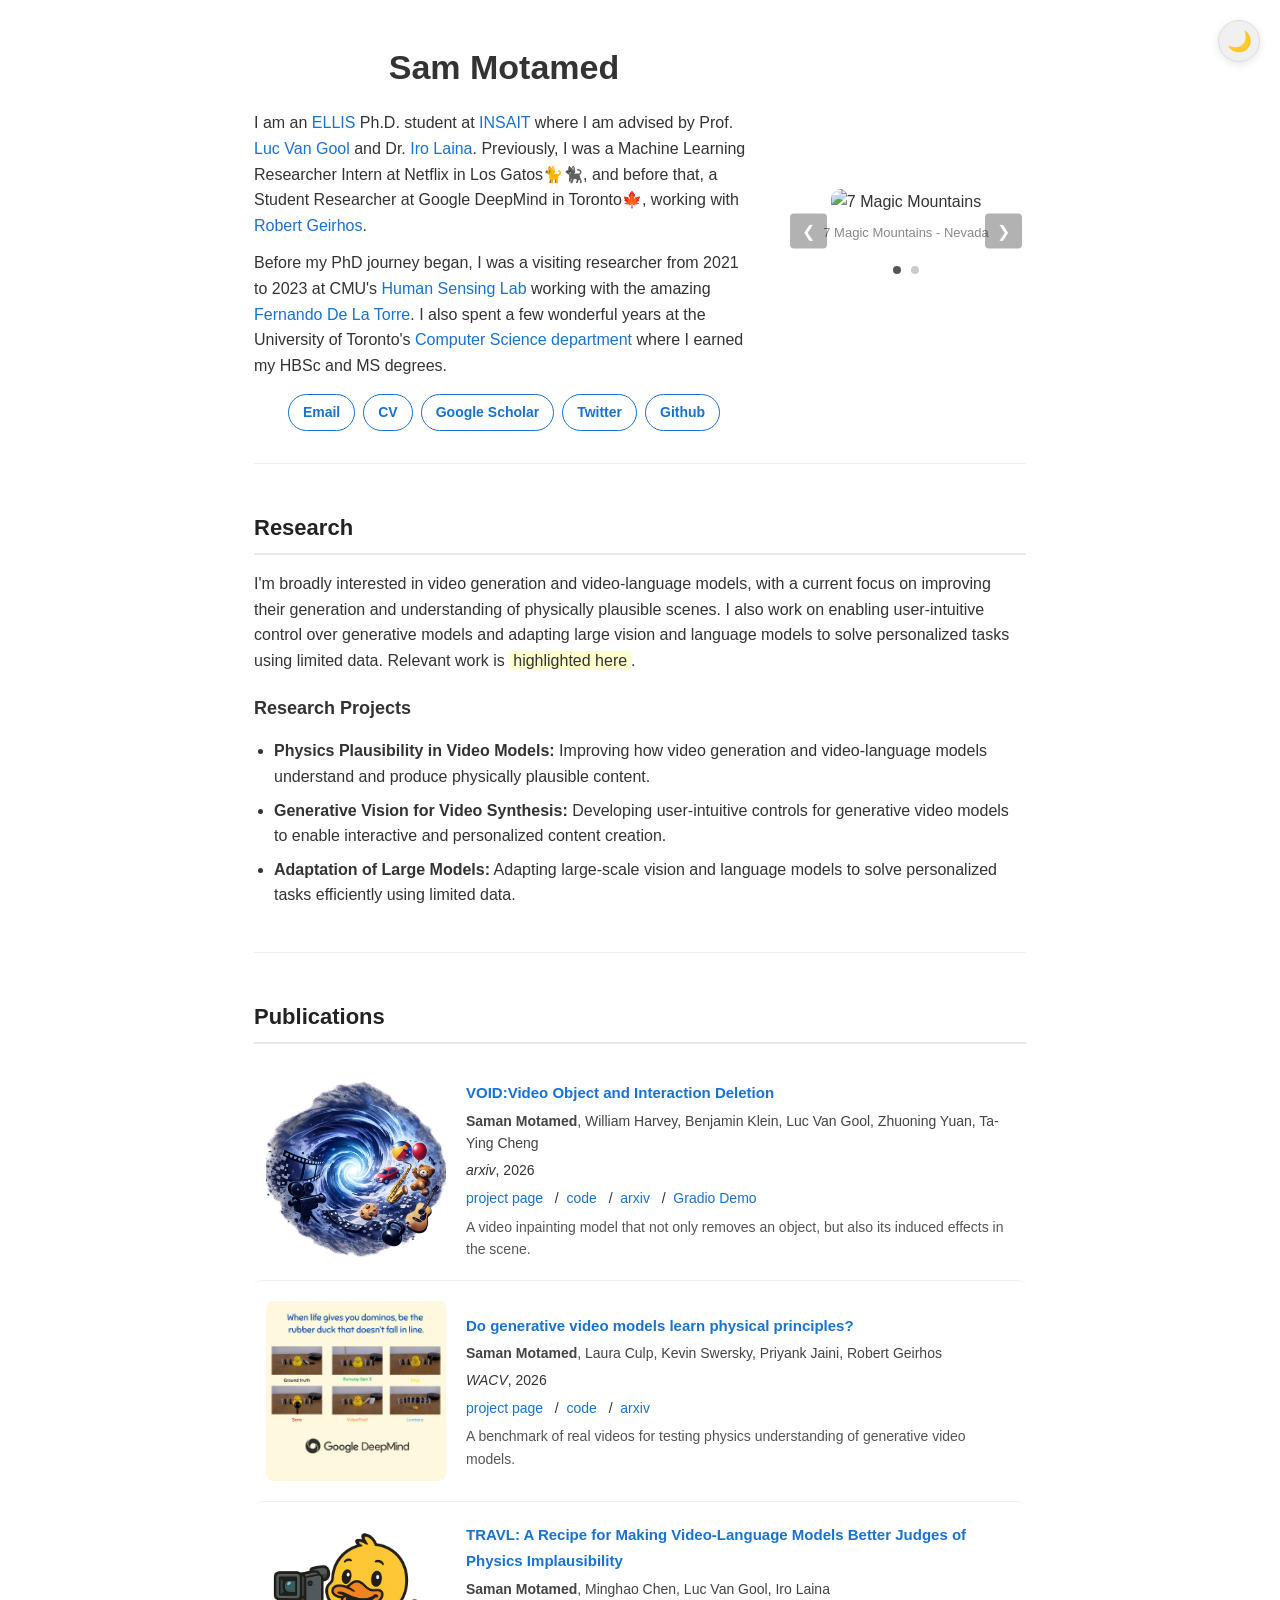
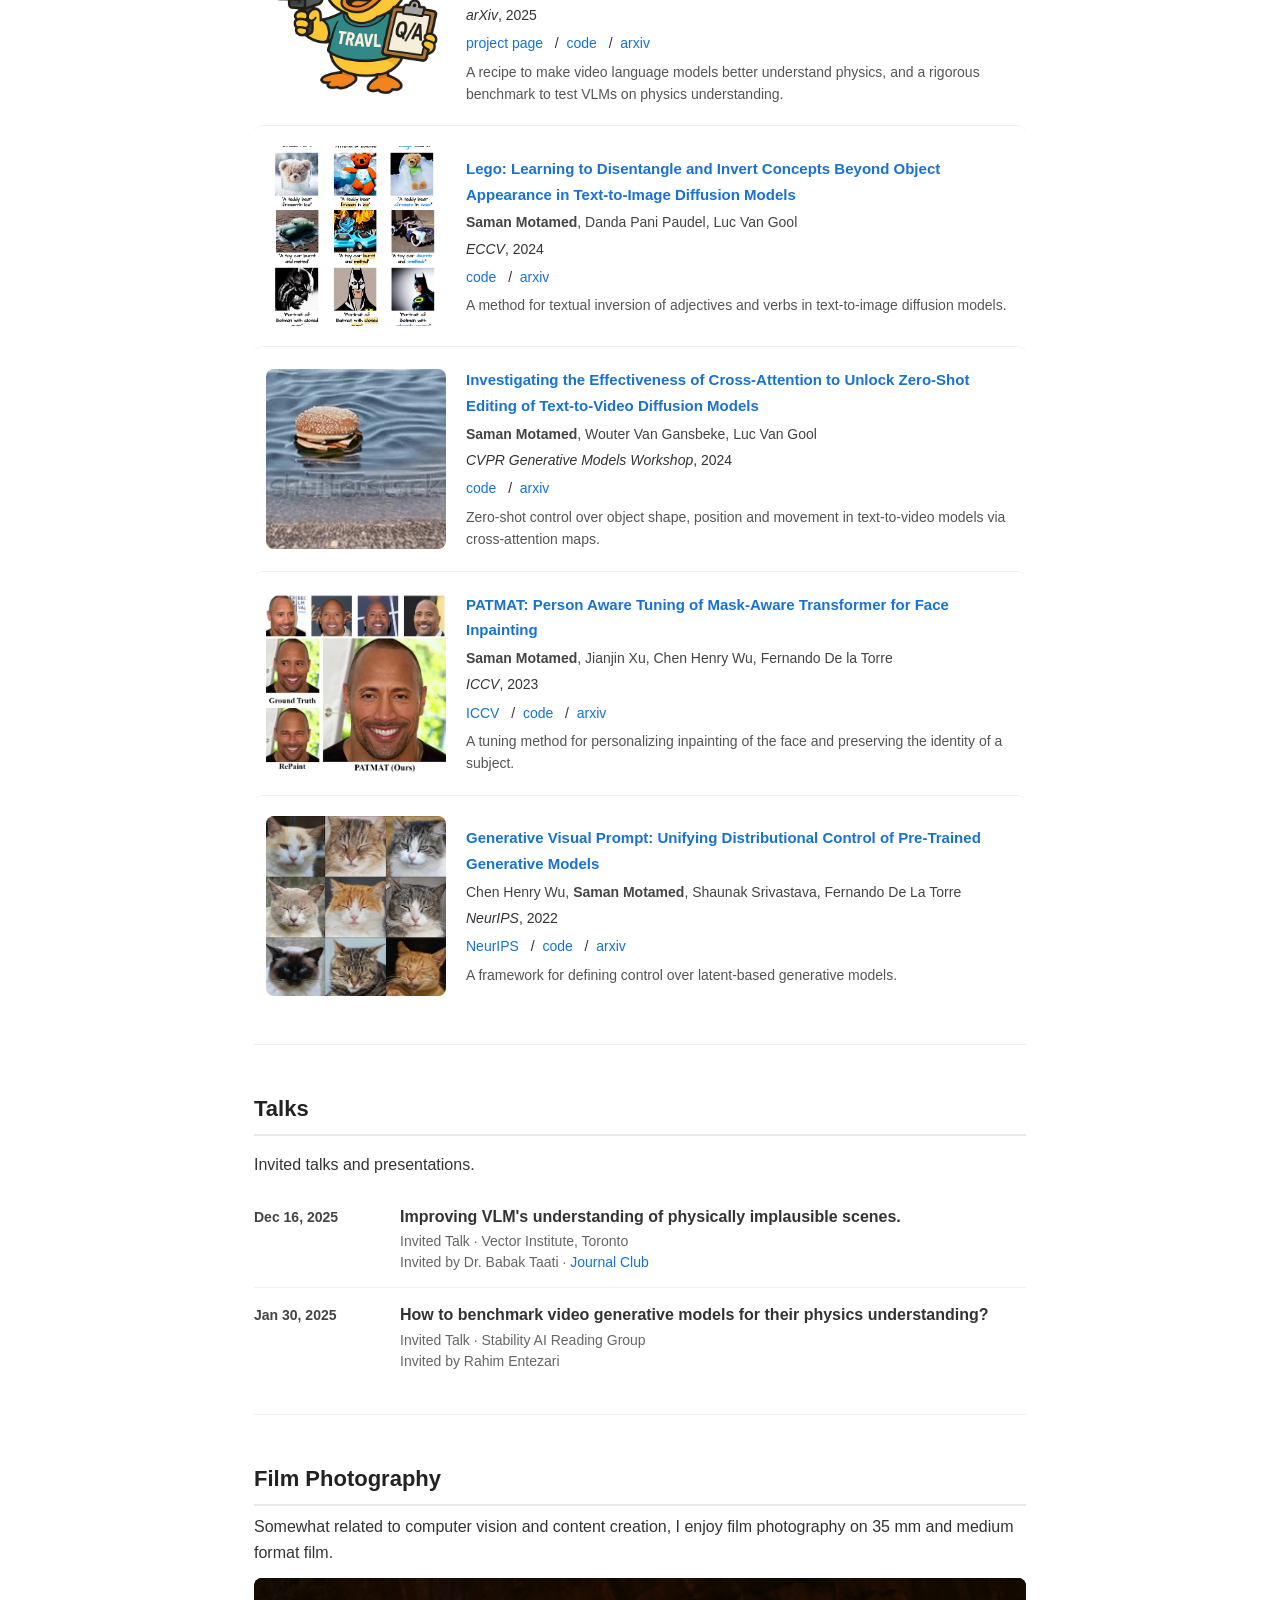
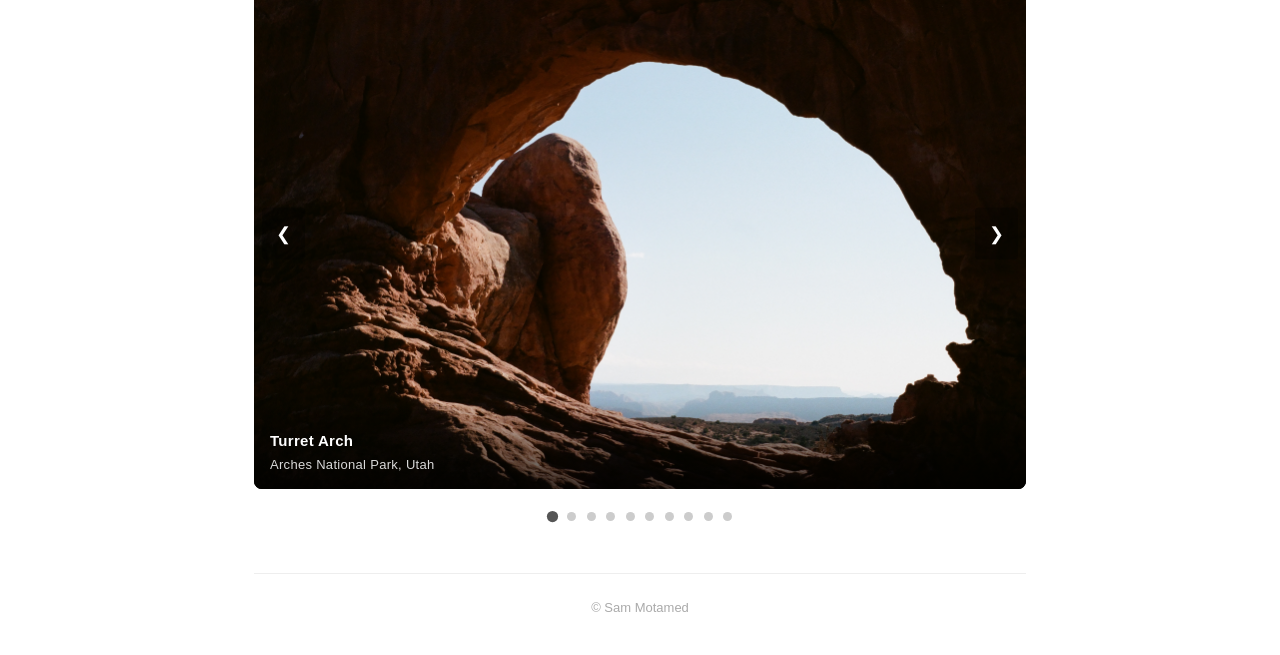
==== index.html @ 0d9922c3 "Update index.html" ====
<!DOCTYPE HTML>
<html lang="en">
<head>
  <meta charset="UTF-8">
  <title>Sam Motamed</title>
  <meta name="author" content="Sam Motamed">
  <meta name="viewport" content="width=device-width, initial-scale=1">
  <link rel="stylesheet" type="text/css" href="stylesheet.css">
  <script type="module" src="https://ajax.googleapis.com/ajax/libs/model-viewer/3.5.0/model-viewer.min.js"></script>
  <link rel="icon"
        href="data:image/svg+xml,<svg xmlns=%22http://www.w3.org/2000/svg%22 viewBox=%220%200%20100%20100%22><text y=%22.9em%22 font-size=%2290%22>🤖</text></svg>">
</head>

<body>
  <button class="theme-toggle" onclick="toggleTheme()" aria-label="Toggle dark mode">🌙</button>
  <div class="page-wrap">

    <!-- Hero / Bio -->
    <div class="hero">
      <div class="hero-text">
        <model-viewer
          class="rubber-ducky"
          id="ducky"
          src="ducky.glb"
          auto-rotate
          rotation-per-second="720deg"
          interaction-prompt="none"
          camera-orbit="45deg 75deg 105%"
          disable-zoom
          disable-pan
          disable-tap
          loading="eager"
          style="pointer-events:none; visibility:hidden;"
        ></model-viewer>
        <h1 class="name">Sam Motamed</h1>
        <p>
          I am an
          <a href="https://ellis.eu/student/2024-saman-motamed">ELLIS</a> Ph.D. student at
          <a href="https://insait.ai/">INSAIT</a> where I am advised by
          Prof. <a href="https://insait.ai/prof-luc-van-gool/">Luc Van Gool</a> and
          Dr. <a href="https://eng.ox.ac.uk/people/iro-laina/">Iro Laina</a>.
          Previously, I was a Machine Learning Researcher Intern at Netflix in Los Gatos🐈🐈‍⬛,
          and before that, a Student Researcher at Google DeepMind in Toronto🍁,
          working with <a href="https://robertgeirhos.com/">Robert Geirhos</a>.
        </p>
        <p>
          Before my PhD journey began, I was a visiting researcher from 2021 to 2023 at CMU's
          <a href="http://humansensing.cs.cmu.edu/home">Human Sensing Lab</a> working with the amazing
          <a href="https://www.cs.cmu.edu/~ftorre/">Fernando De La Torre</a>. I also spent a few wonderful years
          at the University of Toronto's
          <a href="https://web.cs.toronto.edu/">Computer Science department</a>
          where I earned my HBSc and MS degrees.
        </p>
        <div class="nav-links">
          <a href="mailto:saman.moatamed@gmail.com">Email</a>
          <a href="data/resume_saman.pdf">CV</a>
          <a href="https://scholar.google.com/citations?user=lKZ7htMAAAAJ&hl=en&oi=ao">Google Scholar</a>
          <a href="https://twitter.com/sammtmd">Twitter</a>
          <a href="https://github.com/sam-motamed/">Github</a>
        </div>
      </div>

      <div class="hero-photo">
        <div class="profile-slideshow">
          <button class="profile-nav prev" onclick="changeSlide(-1)">&#10094;</button>
          <button class="profile-nav next" onclick="changeSlide(1)">&#10095;</button>

          <div class="slide active">
            <img src="images/video-face.gif" alt="7 Magic Mountains">
            <p class="slide-caption">7 Magic Mountains - Nevada</p>
          </div>

          <div class="slide">
            <img src="images/wacv-2026.jpg" alt="WACV 2026">
            <p class="slide-caption">WACV 2026 - Arizona</p>
          </div>

          <div class="slide">
            <img src="images/lego_profile.png" alt="Lego Sam says eat your fruits.">
            <p class="slide-caption">Lego Sam says eat your fruits</p>
          </div>

          <div class="profile-dots">
            <span class="profile-dot active" onclick="goToSlide(0)"></span>
            <span class="profile-dot" onclick="goToSlide(1)"></span>
          </div>
        </div>
      </div>
    </div>

    <!-- Research Section -->
    <div class="section">
      <h2 class="section-heading">Research</h2>
      <p>
        I'm broadly interested in video generation and video-language models, with a current focus on
        improving their generation and understanding of physically plausible scenes. I also work on
        enabling user-intuitive control over generative models and adapting large vision and language
        models to solve personalized tasks using limited data.
        Relevant work is <span class="highlight">highlighted here</span>.
      </p>

      <h3 style="font-size:18px; margin: 20px 0 10px;">Research Projects</h3>
      <ul class="research-list">
        <li>
          <strong>Physics Plausibility in Video Models:</strong> Improving how video generation and video-language models
          understand and produce physically plausible content.
        </li>
        <li>
          <strong>Generative Vision for Video Synthesis:</strong> Developing user-intuitive controls for generative video
          models to enable interactive and personalized content creation.
        </li>
        <li>
          <strong>Adaptation of Large Models:</strong> Adapting large-scale vision and language models to solve personalized
          tasks efficiently using limited data.
        </li>
      </ul>
    </div>

    <!-- Publications Section -->
    <div class="section">
      <h2 class="section-heading">Publications</h2>
      <div class="pub-list">

      <!-- VOID -->
        <div class="pub-entry">
          <div class="pub-img">
            <img src="images/void-logo-web.png" alt="VOID">
          </div>
          <div class="pub-info">
            <a href="https://void-model.github.io/">
              <span class="paper-title">VOID:Video Object and Interaction Deletion</span>
            </a>
            <div class="authors"><strong>Saman Motamed</strong>, William Harvey, Benjamin Klein, Luc Van Gool, Zhuoning Yuan, Ta-Ying Cheng</div>
            <div class="venue"><em>arxiv</em>, 2026</div>
            <div class="pub-links">
              <a href="https://void-model.github.io/">project page</a> &nbsp;/&nbsp;
              <a href="https://github.com/Netflix/void-model">code</a> &nbsp;/&nbsp;
              <a href="https://arxiv.org/abs/2604.02296">arxiv</a> &nbsp;/&nbsp;
              <a href="https://huggingface.co/spaces/sam-motamed/VOID">Gradio Demo</a>
            </div>
            <p>A video inpainting model that not only removes an object, but also its induced effects in the scene.</p>
          </div>
        </div>

        
        <!-- Physics IQ -->
        <div class="pub-entry">
          <div class="pub-img">
            <img src="images/physiq.gif" alt="Physics IQ">
          </div>
          <div class="pub-info">
            <a href="https://physics-iq.github.io/">
              <span class="paper-title">Do generative video models learn physical principles?</span>
            </a>
            <div class="authors"><strong>Saman Motamed</strong>, Laura Culp, Kevin Swersky, Priyank Jaini, Robert Geirhos</div>
            <div class="venue"><em>WACV</em>, 2026</div>
            <div class="pub-links">
              <a href="https://physics-iq.github.io/">project page</a> &nbsp;/&nbsp;
              <a href="https://github.com/google-deepmind/physics-IQ-benchmark">code</a> &nbsp;/&nbsp;
              <a href="https://arxiv.org/abs/2501.09038">arxiv</a>
            </div>
            <p>A benchmark of real videos for testing physics understanding of generative video models.</p>
          </div>
        </div>
        

        <!-- TRAVL -->
        <div class="pub-entry">
          <div class="pub-img">
            <img src="images/travl-logo.png" alt="TRAVL">
          </div>
          <div class="pub-info">
            <a href="https://insait-institute.github.io/travl.github.io/">
              <span class="paper-title">TRAVL: A Recipe for Making Video-Language Models Better Judges of Physics Implausibility</span>
            </a>
            <div class="authors"><strong>Saman Motamed</strong>, Minghao Chen, Luc Van Gool, Iro Laina</div>
            <div class="venue"><em>arXiv</em>, 2025</div>
            <div class="pub-links">
              <a href="https://insait-institute.github.io/travl.github.io/">project page</a> &nbsp;/&nbsp;
              <a href="https://github.com/insait-institute/TRAVL">code</a> &nbsp;/&nbsp;
              <a href="https://arxiv.org/abs/2510.07550">arxiv</a>
            </div>
            <p>A recipe to make video language models better understand physics, and a rigorous benchmark to test VLMs on physics understanding.</p>
          </div>
        </div>



        <!-- Lego -->
        <div class="pub-entry">
          <div class="pub-img">
            <img src="images/lego-teaser.png" alt="Lego">
          </div>
          <div class="pub-info">
            <a href="https://sam-motamed.github.io/projects/lego">
              <span class="paper-title">Lego: Learning to Disentangle and Invert Concepts Beyond Object Appearance in Text-to-Image Diffusion Models</span>
            </a>
            <div class="authors"><strong>Saman Motamed</strong>, Danda Pani Paudel, Luc Van Gool</div>
            <div class="venue"><em>ECCV</em>, 2024</div>
            <div class="pub-links">
              <a href="https://github.com/sam-motamed/Lego">code</a> &nbsp;/&nbsp;
              <a href="https://arxiv.org/abs/2311.13833">arxiv</a>
            </div>
            <p>A method for textual inversion of adjectives and verbs in text-to-image diffusion models.</p>
          </div>
        </div>

        <!-- Cross-Attention Video Editing -->
        <div class="pub-entry">
          <div class="pub-img">
            <img src="images/edited-burger.gif" alt="Video Editing">
          </div>
          <div class="pub-info">
            <a href="https://arxiv.org/abs/2404.05519">
              <span class="paper-title">Investigating the Effectiveness of Cross-Attention to Unlock Zero-Shot Editing of Text-to-Video Diffusion Models</span>
            </a>
            <div class="authors"><strong>Saman Motamed</strong>, Wouter Van Gansbeke, Luc Van Gool</div>
            <div class="venue"><em>CVPR Generative Models Workshop</em>, 2024</div>
            <div class="pub-links">
              <a href="https://github.com/sam-motamed/Video-Editing-X-Attention">code</a> &nbsp;/&nbsp;
              <a href="https://arxiv.org/abs/2404.05519">arxiv</a>
            </div>
            <p>Zero-shot control over object shape, position and movement in text-to-video models via cross-attention maps.</p>
          </div>
        </div>



        <!-- PATMAT -->
        <div class="pub-entry">
          <div class="pub-img">
            <img src="images/patm.png" alt="PATMAT">
          </div>
          <div class="pub-info">
            <a href="https://sam-motamed.github.io/projects/patmat">
              <span class="paper-title">PATMAT: Person Aware Tuning of Mask-Aware Transformer for Face Inpainting</span>
            </a>
            <div class="authors"><strong>Saman Motamed</strong>, Jianjin Xu, Chen Henry Wu, Fernando De la Torre</div>
            <div class="venue"><em>ICCV</em>, 2023</div>
            <div class="pub-links">
              <a href="https://openaccess.thecvf.com/content/ICCV2023/html/Motamed_PATMAT_Person_Aware_Tuning_of_Mask-Aware_Transformer_for_Face_Inpainting_ICCV_2023_paper.html">ICCV</a> &nbsp;/&nbsp;
              <a href="https://github.com/humansensinglab/PATMAT/tree/main">code</a> &nbsp;/&nbsp;
              <a href="https://arxiv.org/abs/2304.06107">arxiv</a>
            </div>
            <p>A tuning method for personalizing inpainting of the face and preserving the identity of a subject.</p>
          </div>
        </div>

        <!-- PromptGen -->
        <div class="pub-entry">
          <div class="pub-img">
            <img src="images/promptgen.jpg" alt="PromptGen">
          </div>
          <div class="pub-info">
            <a href="https://chenwu98.github.io/PromptGen/">
              <span class="paper-title">Generative Visual Prompt: Unifying Distributional Control of Pre-Trained Generative Models</span>
            </a>
            <div class="authors">Chen Henry Wu, <strong>Saman Motamed</strong>, Shaunak Srivastava, Fernando De La Torre</div>
            <div class="venue"><em>NeurIPS</em>, 2022</div>
            <div class="pub-links">
              <a href="https://proceedings.neurips.cc/paper_files/paper/2022/hash/8cb1c53863b290ee09b94d17f16ef355-Abstract-Conference.html">NeurIPS</a> &nbsp;/&nbsp;
              <a href="https://github.com/chenwu98/generative-visual-prompt">code</a> &nbsp;/&nbsp;
              <a href="https://arxiv.org/abs/2209.06970">arxiv</a>
            </div>
            <p>A framework for defining control over latent-based generative models.</p>
          </div>
        </div>

      </div>
    </div>

    <!-- Talks Section -->
    <div class="section">
      <h2 class="section-heading">Talks</h2>
      <p>Invited talks and presentations.</p>

      <div class="talks-list">
        <div class="talk-entry">
          <div class="talk-date">Dec 16, 2025</div>
          <div class="talk-info">
            <div class="talk-title">Improving VLM's understanding of physically implausible scenes.</div>
            <div class="talk-meta">
              Invited Talk &middot; Vector Institute, Toronto<br>
              Invited by Dr. Babak Taati &middot; <a href="https://www.cs.toronto.edu/~taati/journalclub.html">Journal Club</a>
            </div>
          </div>
        </div>

        <div class="talk-entry">
          <div class="talk-date">Jan 30, 2025</div>
          <div class="talk-info">
            <div class="talk-title">How to benchmark video generative models for their physics understanding?</div>
            <div class="talk-meta">
              Invited Talk &middot; Stability AI Reading Group<br>
              Invited by Rahim Entezari
            </div>
          </div>
        </div>
      </div>
    </div>

    <!-- Photography Section -->
    <div class="section photo-section">
      <h2 class="section-heading">Film Photography</h2>
      <p>
        Somewhat related to computer vision and content creation, I enjoy film photography on 35 mm and medium format film.
      </p>

      <div class="photo-slideshow">
        <div class="photo-slide active">
          <img src="photography/p1.jpg" alt="Turret Arch, Arches National Park">
          <div class="photo-caption">
            Turret Arch
            <div class="photo-location">Arches National Park, Utah</div>
          </div>
        </div>
        <div class="photo-slide">
          <img src="photography/p2.jpg" alt="Goblin Valley, Utah">
          <div class="photo-caption">
            Goblin Valley
            <div class="photo-location">Utah</div>
          </div>
        </div>
        <div class="photo-slide">
          <img src="photography/p3.jpg" alt="Utah landscape">
          <div class="photo-caption">
            Utah
            <div class="photo-location">Utah</div>
          </div>
        </div>
        <div class="photo-slide">
          <img src="photography/p4.jpg" alt="Athens, Greece">
          <div class="photo-caption">
            Athens
            <div class="photo-location">Greece</div>
          </div>
        </div>
        <div class="photo-slide">
          <img src="photography/p5.jpg" alt="Highway 1, California">
          <div class="photo-caption">
            Highway 1
            <div class="photo-location">California</div>
          </div>
        </div>
        <div class="photo-slide">
          <img src="photography/p6.jpg" alt="Big Sur, California">
          <div class="photo-caption">
            Big Sur
            <div class="photo-location">California</div>
          </div>
        </div>
        <div class="photo-slide">
          <img src="photography/p7.jpg" alt="Big Sur, California">
          <div class="photo-caption">
            Big Sur
            <div class="photo-location">California</div>
          </div>
        </div>
        <div class="photo-slide">
          <img src="photography/Photo12_9_left.jpeg" alt="Port Meadow, Oxford">
          <div class="photo-caption">
            Port Meadow
            <div class="photo-location">Oxford, UK</div>
          </div>
        </div>
        <div class="photo-slide">
          <img src="photography/000596010018_1.jpg" alt="Haleakala National Park, Hawaii">
          <div class="photo-caption">
            Haleakal&#257; National Park
            <div class="photo-location">Hawaii</div>
          </div>
        </div>
        <div class="photo-slide">
          <img src="photography/000596010034_1.jpg" alt="Mesa Arch, Utah">
          <div class="photo-caption">
            Mesa Arch
            <div class="photo-location">Utah</div>
          </div>
        </div>

        <a class="photo-nav prev" onclick="plusSlides(-1)">&#10094;</a>
        <a class="photo-nav next" onclick="plusSlides(1)">&#10095;</a>
      </div>

      <div class="photo-dots">
        <span class="dot" onclick="currentSlide(1)"></span>
        <span class="dot" onclick="currentSlide(2)"></span>
        <span class="dot" onclick="currentSlide(3)"></span>
        <span class="dot" onclick="currentSlide(4)"></span>
        <span class="dot" onclick="currentSlide(5)"></span>
        <span class="dot" onclick="currentSlide(6)"></span>
        <span class="dot" onclick="currentSlide(7)"></span>
        <span class="dot" onclick="currentSlide(8)"></span>
        <span class="dot" onclick="currentSlide(9)"></span>
        <span class="dot" onclick="currentSlide(10)"></span>
      </div>
    </div>

    <!-- Footer -->
    <div class="footer">
      &copy; Sam Motamed
    </div>

  </div>

  <!-- Profile Slideshow JS -->
  <script>
    var currentProfileSlide = 0;

    function changeSlide(n) {
      goToSlide(currentProfileSlide + n);
    }

    function goToSlide(n) {
      var slides = document.querySelectorAll('.slide');
      var dots = document.querySelectorAll('.profile-dot');
      currentProfileSlide = (n + slides.length) % slides.length;
      slides.forEach(function(s) { s.classList.remove('active'); });
      dots.forEach(function(d) { d.classList.remove('active'); });
      slides[currentProfileSlide].classList.add('active');
      dots[currentProfileSlide].classList.add('active');
    }
  </script>

  <!-- Photography Slideshow JS -->
  <script>
    let slideIndex = 1;
    showSlides(slideIndex);

    function plusSlides(n) {
      showSlides(slideIndex += n);
    }

    function currentSlide(n) {
      showSlides(slideIndex = n);
    }

    function showSlides(n) {
      var slides = document.getElementsByClassName("photo-slide");
      var dots = document.getElementsByClassName("dot");
      if (n > slides.length) { slideIndex = 1; }
      if (n < 1) { slideIndex = slides.length; }
      for (var i = 0; i < slides.length; i++) {
        slides[i].classList.remove("active");
      }
      for (var i = 0; i < dots.length; i++) {
        dots[i].classList.remove("active");
      }
      slides[slideIndex - 1].classList.add("active");
      dots[slideIndex - 1].classList.add("active");
    }

    // Keyboard navigation for photo slideshow
    document.addEventListener('keydown', function(e) {
      if (e.key === 'ArrowLeft') plusSlides(-1);
      if (e.key === 'ArrowRight') plusSlides(1);
    });
  </script>

  <!-- Rubber Ducky Easter Egg JS -->
  <script>
    (function() {
      var heroText = document.querySelector('.hero-text');
      var ducky = document.getElementById('ducky');
      var flying = false;
      var duckyReady = false;

      ducky.addEventListener('load', function() {
        duckyReady = true;
        ducky.style.visibility = 'visible';
      });

      var cssAnims = [
        'anim-sweep', 'anim-explode', 'anim-bounce',
        'anim-spinout', 'anim-inflate', 'anim-zoomby', 'anim-melt'
      ];
      var jsAnims = ['shatter', 'split'];
      var allAnims = cssAnims.concat(jsAnims);

      function pick(a) { return a[Math.floor(Math.random() * a.length)]; }

      function resetDucky() {
        cssAnims.concat(['anim-enter']).forEach(function(c) { ducky.classList.remove(c); });
        ducky.style.cssText = 'pointer-events:none; visibility:visible;';
        flying = false;
      }

      /* Snapshot the model-viewer for fragment effects */
      function getSnapshot() {
        try { return ducky.toDataURL('image/png'); } catch(e) { return null; }
      }

      /* Build fragment divs at the ducky's current viewport position */
      function makeFragments(imgUrl, rect, clips, offsets) {
        var frags = [];
        clips.forEach(function(clip, i) {
          var el = document.createElement('div');
          el.className = 'ducky-fragment';
          el.style.width  = rect.width  + 'px';
          el.style.height = rect.height + 'px';
          el.style.left   = rect.left   + 'px';
          el.style.top    = rect.top    + 'px';
          el.style.opacity = '1';
          if (imgUrl) {
            el.style.backgroundImage = 'url(' + imgUrl + ')';
            el.style.backgroundSize  = '100% 100%';
          } else {
            el.style.backgroundColor = '#f5c518';
            el.style.borderRadius = '50%';
          }
          el.style.clipPath       = clip;
          el.style.webkitClipPath = clip;
          document.body.appendChild(el);
          frags.push({ el: el, off: offsets[i] });
        });
        return frags;
      }

      /* Animate fragments outward, then clean up */
      function scatter(frags, ms) {
        frags[0].el.offsetHeight; /* force reflow */
        frags.forEach(function(f) {
          f.el.style.transform = 'translate(' + f.off.x + 'px,' + f.off.y + 'px) rotate(' + f.off.r + 'deg) scale(' + f.off.s + ')';
          f.el.style.opacity = '0';
        });
        setTimeout(function() {
          frags.forEach(function(f) { f.el.remove(); });
          resetDucky();
        }, ms || 900);
      }

      /* Burst small sparks outward (used after inflate-pop) */
      function sparks(cx, cy, count) {
        var colors = ['#f5c518','#ff6b35','#ffe066','#fff','#ffa94d'];
        for (var i = 0; i < count; i++) {
          var s = document.createElement('div');
          s.className = 'ducky-spark';
          s.style.left = cx + 'px';
          s.style.top  = cy + 'px';
          s.style.background = colors[i % colors.length];
          s.style.opacity = '1';
          var sz = 4 + Math.random() * 10;
          s.style.width = sz + 'px';
          s.style.height = sz + 'px';
          document.body.appendChild(s);
          var angle = (i / count) * Math.PI * 2 + (Math.random() - .5);
          var dist  = 80 + Math.random() * 160;
          (function(el, a, d) {
            el.offsetHeight;
            el.style.transform = 'translate(' + (Math.cos(a)*d) + 'px,' + (Math.sin(a)*d) + 'px) scale(.2)';
            el.style.opacity = '0';
            setTimeout(function() { el.remove(); }, 700);
          })(s, angle, dist);
        }
      }

      /* SHATTER — enter, shake, then burst into 8 triangular shards */
      function runShatter() {
        ducky.classList.add('anim-enter');
        ducky.addEventListener('animationend', function h() {
          ducky.removeEventListener('animationend', h);
          var rect = ducky.getBoundingClientRect();
          var img  = getSnapshot();
          ducky.style.opacity = '0';

          var clips = [], offsets = [], n = 8, dist = 220;
          for (var i = 0; i < n; i++) {
            var a1 = (i / n) * 360, a2 = ((i + 1) / n) * 360;
            var toX = function(deg) { return 50 + 50 * Math.cos(deg * Math.PI / 180); };
            var toY = function(deg) { return 50 + 50 * Math.sin(deg * Math.PI / 180); };
            clips.push('polygon(50% 50%,' + toX(a1)+'% '+toY(a1)+'%,' + toX(a2)+'% '+toY(a2)+'%)');
            var mid = ((a1 + a2) / 2) * Math.PI / 180;
            offsets.push({
              x: Math.cos(mid) * dist * (.7 + Math.random() * .6),
              y: Math.sin(mid) * dist * (.7 + Math.random() * .6),
              r: (Math.random() - .5) * 360,
              s: .2 + Math.random() * .3
            });
          }
          scatter(makeFragments(img, rect, clips, offsets), 1000);
        });
      }

      /* SPLIT — enter, shake, then crack into two halves */
      function runSplit() {
        ducky.classList.add('anim-enter');
        ducky.addEventListener('animationend', function h() {
          ducky.removeEventListener('animationend', h);
          var rect = ducky.getBoundingClientRect();
          var img  = getSnapshot();
          ducky.style.opacity = '0';

          var clips = ['inset(0 0 50% 0)', 'inset(50% 0 0 0)'];
          var offsets = [
            { x: -60 - Math.random()*40, y: -160 - Math.random()*40, r: -20 - Math.random()*20, s: .7 },
            { x:  60 + Math.random()*40, y:  160 + Math.random()*40, r:  20 + Math.random()*20, s: .7 }
          ];
          scatter(makeFragments(img, rect, clips, offsets), 1100);
        });
      }

      /* Wire up the inflate-pop spark burst via a timed callback */
      function runInflate() {
        ducky.classList.add('anim-inflate');
        /* Pop happens at ~85% of 2.2s ≈ 1870ms */
        setTimeout(function() {
          var r = ducky.getBoundingClientRect();
          sparks(r.left + r.width / 2, r.top + r.height / 2, 18);
        }, 1860);
        ducky.addEventListener('animationend', function h() {
          ducky.removeEventListener('animationend', h);
          resetDucky();
        });
      }

      heroText.addEventListener('mouseenter', function() {
        if (flying || !duckyReady) return;
        flying = true;

        var anim = pick(allAnims);

        if (anim === 'shatter')      return runShatter();
        if (anim === 'split')        return runSplit();
        if (anim === 'anim-inflate') return runInflate();

        /* All other CSS-only animations */
        ducky.classList.add(anim);
        ducky.addEventListener('animationend', function h() {
          ducky.removeEventListener('animationend', h);
          resetDucky();
        });
      });
    })();
  </script>

  <!-- Dark Mode JS -->
  <script>
    function toggleTheme() {
      var body = document.body;
      var btn = document.querySelector('.theme-toggle');
      body.classList.toggle('dark');
      var isDark = body.classList.contains('dark');
      btn.textContent = isDark ? '☀️' : '🌙';
      localStorage.setItem('theme', isDark ? 'dark' : 'light');
    }

    // Restore saved theme
    (function() {
      if (localStorage.getItem('theme') === 'dark') {
        document.body.classList.add('dark');
        document.querySelector('.theme-toggle').textContent = '☀️';
      }
    })();
  </script>

</body>
</html>
---- stylesheet.css ----
/* --- Fonts --- */
/* latin-ext */
@font-face {
  font-family: 'Lato';
  font-style: italic;
  font-weight: 400;
  src: local('Lato Italic'), local('Lato-Italic'), url(https://fonts.gstatic.com/s/lato/v15/S6u8w4BMUTPHjxsAUi-qNiXg7eU0.woff2) format('woff2');
  unicode-range: U+0100-024F, U+0259, U+1E00-1EFF, U+2020, U+20A0-20AB, U+20AD-20CF, U+2113, U+2C60-2C7F, U+A720-A7FF;
}
/* latin */
@font-face {
  font-family: 'Lato';
  font-style: italic;
  font-weight: 400;
  src: local('Lato Italic'), local('Lato-Italic'), url(https://fonts.gstatic.com/s/lato/v15/S6u8w4BMUTPHjxsAXC-qNiXg7Q.woff2) format('woff2');
  unicode-range: U+0000-00FF, U+0131, U+0152-0153, U+02BB-02BC, U+02C6, U+02DA, U+02DC, U+2000-206F, U+2074, U+20AC, U+2122, U+2191, U+2193, U+2212, U+2215, U+FEFF, U+FFFD;
}
/* latin-ext */
@font-face {
  font-family: 'Lato';
  font-style: italic;
  font-weight: 700;
  src: local('Lato Bold Italic'), local('Lato-BoldItalic'), url(https://fonts.gstatic.com/s/lato/v15/S6u_w4BMUTPHjxsI5wq_FQftx9897sxZ.woff2) format('woff2');
  unicode-range: U+0100-024F, U+0259, U+1E00-1EFF, U+2020, U+20A0-20AB, U+20AD-20CF, U+2113, U+2C60-2C7F, U+A720-A7FF;
}
/* latin */
@font-face {
  font-family: 'Lato';
  font-style: italic;
  font-weight: 700;
  src: local('Lato Bold Italic'), local('Lato-BoldItalic'), url(https://fonts.gstatic.com/s/lato/v15/S6u_w4BMUTPHjxsI5wq_Gwftx9897g.woff2) format('woff2');
  unicode-range: U+0000-00FF, U+0131, U+0152-0153, U+02BB-02BC, U+02C6, U+02DA, U+02DC, U+2000-206F, U+2074, U+20AC, U+2122, U+2191, U+2193, U+2212, U+2215, U+FEFF, U+FFFD;
}
/* latin-ext */
@font-face {
  font-family: 'Lato';
  font-style: normal;
  font-weight: 400;
  src: local('Lato Regular'), local('Lato-Regular'), url(https://fonts.gstatic.com/s/lato/v15/S6uyw4BMUTPHjxAwXiWtFCfQ7A.woff2) format('woff2');
  unicode-range: U+0100-024F, U+0259, U+1E00-1EFF, U+2020, U+20A0-20AB, U+20AD-20CF, U+2113, U+2C60-2C7F, U+A720-A7FF;
}
/* latin */
@font-face {
  font-family: 'Lato';
  font-style: normal;
  font-weight: 400;
  src: local('Lato Regular'), local('Lato-Regular'), url(https://fonts.gstatic.com/s/lato/v15/S6uyw4BMUTPHjx4wXiWtFCc.woff2) format('woff2');
  unicode-range: U+0000-00FF, U+0131, U+0152-0153, U+02BB-02BC, U+02C6, U+02DA, U+02DC, U+2000-206F, U+2074, U+20AC, U+2122, U+2191, U+2193, U+2212, U+2215, U+FEFF, U+FFFD;
}
/* latin-ext */
@font-face {
  font-family: 'Lato';
  font-style: normal;
  font-weight: 700;
  src: local('Lato Bold'), local('Lato-Bold'), url(https://fonts.gstatic.com/s/lato/v15/S6u9w4BMUTPHh6UVSwaPGQ3q5d0N7w.woff2) format('woff2');
  unicode-range: U+0100-024F, U+0259, U+1E00-1EFF, U+2020, U+20A0-20AB, U+20AD-20CF, U+2113, U+2C60-2C7F, U+A720-A7FF;
}
/* latin */
@font-face {
  font-family: 'Lato';
  font-style: normal;
  font-weight: 700;
  src: local('Lato Bold'), local('Lato-Bold'), url(https://fonts.gstatic.com/s/lato/v15/S6u9w4BMUTPHh6UVSwiPGQ3q5d0.woff2) format('woff2');
  unicode-range: U+0000-00FF, U+0131, U+0152-0153, U+02BB-02BC, U+02C6, U+02DA, U+02DC, U+2000-206F, U+2074, U+20AC, U+2122, U+2191, U+2193, U+2212, U+2215, U+FEFF, U+FFFD;
}

/* --- Reset & Base --- */
*, *::before, *::after {
  box-sizing: border-box;
}

html {
  scroll-behavior: smooth;
}

body {
  font-family: 'Lato', Verdana, Helvetica, sans-serif;
  font-size: 16px;
  line-height: 1.6;
  color: #333;
  margin: 0;
  padding: 0;
  -webkit-font-smoothing: antialiased;
}

/* --- Page fade-in --- */
@keyframes fadeInPage {
  from { opacity: 0; transform: translateY(8px); }
  to { opacity: 1; transform: translateY(0); }
}

.page-wrap {
  max-width: 820px;
  margin: 0 auto;
  padding: 40px 24px 20px;
  animation: fadeInPage 0.5s ease-out;
}

/* --- Links --- */
a {
  color: #1772d0;
  text-decoration: none;
  transition: color 0.2s ease;
}

a:focus,
a:hover {
  color: #f09228;
}

/* --- Typography --- */
.name {
  font-size: 34px;
  font-weight: 700;
  text-align: center;
  margin: 0 0 16px;
}

.section-heading {
  font-size: 22px;
  font-weight: 700;
  color: #222;
  padding-bottom: 8px;
  border-bottom: 2px solid #e8e8e8;
  margin-bottom: 16px;
}

.paper-title {
  font-size: 15px;
  font-weight: 700;
  line-height: 1.4;
}

strong {
  font-weight: 700;
}

p {
  margin: 0 0 12px;
}

/* --- Hero / Bio Section --- */
.hero {
  display: flex;
  align-items: center;
  gap: 32px;
  padding-bottom: 32px;
}

.hero-text {
  flex: 1;
}

.hero-photo {
  flex: 0 0 240px;
  width: 240px;
}

/* --- Nav links --- */
.nav-links {
  display: flex;
  justify-content: center;
  flex-wrap: wrap;
  gap: 8px;
  margin-top: 16px;
}

.nav-links a {
  display: inline-block;
  padding: 6px 14px;
  border: 1.5px solid #1772d0;
  border-radius: 20px;
  font-size: 14px;
  font-weight: 600;
  transition: all 0.2s ease;
}

.nav-links a:hover {
  background-color: #1772d0;
  color: #fff;
}

/* --- Sections --- */
.section {
  padding: 28px 0;
  border-top: 1px solid #eee;
}

.section:first-of-type {
  border-top: none;
}

/* --- Publication entries --- */
.pub-list {
  display: flex;
  flex-direction: column;
  gap: 0;
}

.pub-entry {
  display: flex;
  gap: 20px;
  padding: 20px 12px;
  border-radius: 8px;
  transition: background-color 0.2s ease;
  align-items: center;
}

.pub-entry:hover {
  background-color: #f8f9fa;
}

.pub-entry + .pub-entry {
  border-top: 1px solid #f0f0f0;
}

.pub-img {
  flex: 0 0 180px;
  width: 180px;
  height: 180px;
  overflow: hidden;
  border-radius: 8px;
}

.pub-img img {
  width: 100%;
  height: 100%;
  object-fit: cover;
  display: block;
}

.pub-info {
  flex: 1;
  min-width: 0;
}

.pub-info p {
  font-size: 14px;
  color: #555;
  margin: 6px 0 0;
}

.pub-info .authors {
  font-size: 14px;
  margin: 4px 0;
  color: #444;
}

.pub-info .venue {
  font-size: 14px;
  margin: 2px 0;
}

.pub-links {
  margin-top: 6px;
  font-size: 14px;
}

.pub-links a {
  margin-right: 4px;
}

/* --- Research Projects list --- */
.research-list {
  padding-left: 20px;
}

.research-list li {
  margin-bottom: 8px;
}

/* --- Talks --- */
.talks-list {
  display: flex;
  flex-direction: column;
  gap: 0;
}

.talk-entry {
  display: flex;
  gap: 16px;
  padding: 14px 0;
}

.talk-entry + .talk-entry {
  border-top: 1px solid #f0f0f0;
}

.talk-date {
  flex: 0 0 130px;
  font-weight: 700;
  font-size: 14px;
  color: #444;
  padding-top: 2px;
}

.talk-info {
  flex: 1;
}

.talk-title {
  font-weight: 600;
  margin-bottom: 2px;
}

.talk-meta {
  font-size: 14px;
  color: #666;
  line-height: 1.5;
}

/* --- Profile Slideshow --- */
.profile-slideshow {
  position: relative;
  width: 100%;
}

.slide {
  display: none;
  width: 100%;
  text-align: center;
}

.slide.active {
  display: block;
}

.slide img {
  width: 100%;
  border-radius: 10px;
}

.slide-caption {
  text-align: center;
  font-size: 13px;
  color: #888;
  margin-top: 8px;
}

.profile-nav {
  cursor: pointer;
  position: absolute;
  top: 45%;
  transform: translateY(-50%);
  padding: 8px 12px;
  background-color: rgba(0,0,0,0.3);
  color: white;
  font-size: 16px;
  border: none;
  border-radius: 4px;
  user-select: none;
  z-index: 10;
  transition: background-color 0.2s ease;
}

.profile-nav:hover {
  background-color: rgba(0,0,0,0.6);
}

.profile-nav.prev { left: 4px; }
.profile-nav.next { right: 4px; }

.profile-dots {
  text-align: center;
  margin-top: 8px;
}

.profile-dot {
  cursor: pointer;
  height: 8px;
  width: 8px;
  margin: 0 3px;
  background-color: #ccc;
  border-radius: 50%;
  display: inline-block;
  transition: background-color 0.3s ease;
}

.profile-dot.active { background-color: #555; }

/* --- Photography Slideshow --- */
.photo-section heading,
.photo-section .section-heading {
  display: block;
  margin-bottom: 8px;
}

.photo-slideshow {
  position: relative;
  width: 100%;
  overflow: hidden;
  border-radius: 8px;
  background: #000;
}

.photo-slide {
  display: none;
  width: 100%;
  animation: fadeIn 0.5s ease;
  position: relative;
}

.photo-slide.active {
  display: block;
}

@keyframes fadeIn {
  from { opacity: 0; }
  to { opacity: 1; }
}

.photo-slide img {
  width: 100%;
  display: block;
}

.photo-caption {
  position: absolute;
  bottom: 0;
  left: 0;
  right: 0;
  padding: 30px 16px 14px;
  background: linear-gradient(transparent, rgba(0,0,0,0.7));
  color: #fff;
  font-size: 15px;
  font-weight: 600;
  letter-spacing: 0.3px;
}

.photo-caption .photo-location {
  font-size: 13px;
  font-weight: 400;
  opacity: 0.85;
  margin-top: 2px;
}

.photo-dots {
  text-align: center;
  padding: 14px 0 4px;
}

.dot {
  cursor: pointer;
  height: 9px;
  width: 9px;
  margin: 0 3px;
  background-color: #ccc;
  border-radius: 50%;
  display: inline-block;
  transition: background-color 0.3s ease, transform 0.3s ease;
}

.dot:hover {
  background-color: #999;
}

.dot.active {
  background-color: #555;
  transform: scale(1.25);
}

.photo-nav {
  cursor: pointer;
  position: absolute;
  top: 50%;
  transform: translateY(-50%);
  padding: 12px 14px;
  background-color: rgba(0,0,0,0.3);
  color: white;
  font-size: 18px;
  border: none;
  border-radius: 4px;
  user-select: none;
  z-index: 10;
  transition: background-color 0.2s ease;
}

.photo-nav:hover {
  background-color: rgba(0,0,0,0.6);
}

.photo-nav.prev { left: 8px; }
.photo-nav.next { right: 8px; }

/* --- Highlight --- */
span.highlight {
  background-color: #ffffd0;
  padding: 1px 4px;
  border-radius: 3px;
}

/* --- Footer --- */
.footer {
  text-align: center;
  padding: 24px 0 16px;
  border-top: 1px solid #eee;
  margin-top: 12px;
  font-size: 13px;
  color: #aaa;
}

.footer a {
  color: #aaa;
}

.footer a:hover {
  color: #f09228;
}

/* --- Rubber Ducky Easter Egg --- */
.hero-text {
  position: relative;
  overflow: hidden;
}

.rubber-ducky {
  position: absolute;
  width: 175px;
  height: 175px;
  top: 40%;
  left: -200px;
  transform: translateY(-50%);
  pointer-events: none;
  opacity: 0;
  z-index: 100;
  filter: drop-shadow(4px 6px 12px rgba(0,0,0,0.3)) saturate(1.8) brightness(1.1);
  background: transparent;
  --progress-bar-color: transparent;
  --poster-color: transparent;
}

/* Animation classes */
.rubber-ducky.anim-sweep    { animation: duckSweep 2s ease-in-out forwards; }
.rubber-ducky.anim-explode  { animation: duckExplode 2s ease-in-out forwards; }
.rubber-ducky.anim-bounce   { animation: duckDrop 2.5s cubic-bezier(.22,.68,.31,1) forwards; }
.rubber-ducky.anim-spinout  { animation: duckSpinOut 2.2s ease-in forwards; }
.rubber-ducky.anim-inflate  { animation: duckInflate 2.2s ease-in-out forwards; }
.rubber-ducky.anim-zoomby   { animation: duckZoomBy 0.8s linear forwards; }
.rubber-ducky.anim-melt     { animation: duckMelt 2.5s ease-in-out forwards; }
.rubber-ducky.anim-enter    { animation: duckEnterShake 1.2s ease-out forwards; }

/* Sweep — classic fly-across */
@keyframes duckSweep {
  0%   { left:-200px; top:40%; opacity:0; transform:translateY(-50%) scale(.7); }
  15%  { opacity:1; transform:translateY(-50%) scale(1); }
  45%  { left:40%; top:40%; opacity:1; transform:translateY(-50%) scale(1.1); }
  55%  { left:40%; top:40%; opacity:1; transform:translateY(-50%) scale(1.1); }
  100% { left:115%; top:40%; opacity:0; transform:translateY(-50%) scale(.7); }
}

/* Explode — fly in, swell, blow up in a fireball */
@keyframes duckExplode {
  0%   { left:-200px; top:40%; opacity:0; transform:translateY(-50%) scale(.7); }
  30%  { left:40%; top:40%; opacity:1; transform:translateY(-50%) scale(1); }
  50%  { left:40%; top:40%; opacity:1; transform:translateY(-50%) scale(1.3);
         filter:drop-shadow(0 0 20px rgba(255,150,0,.6)) saturate(2) brightness(1.4); }
  75%  { left:40%; top:40%; opacity:.7; transform:translateY(-50%) scale(3.5) rotate(20deg);
         filter:drop-shadow(0 0 50px rgba(255,80,0,.8)) saturate(2.5) brightness(2); }
  100% { left:40%; top:40%; opacity:0; transform:translateY(-50%) scale(7) rotate(45deg);
         filter:drop-shadow(0 0 80px rgba(255,30,0,.4)) brightness(3) blur(15px); }
}

/* Drop — fall from above, squash-bounce, tumble away */
@keyframes duckDrop {
  0%   { left:40%; top:-200px; opacity:0; transform:translate(-50%,0) scale(.8); }
  8%   { opacity:1; }
  35%  { top:40%; transform:translate(-50%,0) scale(1.15,.85); }
  45%  { top:22%; transform:translate(-50%,0) scale(.9,1.1); }
  58%  { top:40%; transform:translate(-50%,0) scale(1.08,.92); }
  66%  { top:30%; transform:translate(-50%,0) scale(.95,1.05); }
  76%  { top:40%; transform:translate(-50%,0) scale(1); }
  88%  { top:40%; opacity:1; transform:translate(-50%,0) scale(1); }
  100% { top:120%; opacity:0; transform:translate(-50%,0) scale(.4) rotate(200deg); }
}

/* Spin-out — spirals in, then flings wildly off-screen */
@keyframes duckSpinOut {
  0%   { left:-200px; top:40%; opacity:0; transform:translateY(-50%) scale(.7) rotate(0); }
  25%  { left:35%; top:40%; opacity:1; transform:translateY(-50%) scale(1) rotate(360deg); }
  45%  { left:40%; top:38%; opacity:1; transform:translateY(-50%) scale(1.1) rotate(720deg); }
  100% { left:110%; top:-30%; opacity:0; transform:translateY(-50%) scale(.2) rotate(2880deg); }
}

/* Inflate-pop — swells bigger and bigger, then *POP* vanishes */
@keyframes duckInflate {
  0%   { left:-200px; top:40%; opacity:0; transform:translateY(-50%) scale(.7); }
  25%  { left:40%; top:40%; opacity:1; transform:translateY(-50%) scale(1); }
  50%  { transform:translateY(-50%) scale(1.5); }
  70%  { transform:translateY(-50%) scale(2.2);
         filter:drop-shadow(4px 6px 20px rgba(0,0,0,.4)) saturate(2) brightness(1.4); }
  84%  { left:40%; top:40%; opacity:1; transform:translateY(-50%) scale(3);
         filter:drop-shadow(4px 6px 30px rgba(0,0,0,.5)) saturate(2.2) brightness(1.6); }
  85%  { opacity:0; transform:translateY(-50%) scale(.01); }
  100% { left:40%; top:40%; opacity:0; transform:translateY(-50%) scale(0); }
}

/* Zoom-by — blistering speed fly-through, motion-blurred */
@keyframes duckZoomBy {
  0%   { left:-15%; top:40%; opacity:0; transform:translateY(-50%) scale(.2) scaleX(2.5); }
  15%  { opacity:1; }
  50%  { left:45%; top:40%; opacity:1; transform:translateY(-50%) scale(1.8);
         filter:drop-shadow(4px 6px 12px rgba(0,0,0,.3)) saturate(1.8) brightness(1.1) blur(3px); }
  85%  { opacity:1; }
  100% { left:115%; top:40%; opacity:0; transform:translateY(-50%) scale(.2) scaleX(2.5); filter:blur(5px); }
}

/* Melt — arrives normally, then oozes into a puddle */
@keyframes duckMelt {
  0%   { left:-200px; top:40%; opacity:0; transform:translateY(-50%) scale(.7); }
  30%  { left:40%; top:40%; opacity:1; transform:translateY(-50%) scale(1); }
  50%  { left:40%; top:40%; opacity:1; transform:translateY(-50%) scale(1) skewX(0); }
  70%  { left:40%; top:45%; opacity:.9; transform:translateY(-50%) scaleX(1.4) scaleY(.6) skewX(5deg);
         filter:drop-shadow(4px 6px 12px rgba(0,0,0,.3)) saturate(1.2) brightness(.9); }
  90%  { left:40%; top:52%; opacity:.5; transform:translateY(-50%) scaleX(2) scaleY(.2) skewX(10deg);
         filter:drop-shadow(4px 6px 12px rgba(0,0,0,.2)) saturate(.8) brightness(.7) blur(2px); }
  100% { left:40%; top:55%; opacity:0; transform:translateY(-50%) scaleX(2.5) scaleY(.05); filter:blur(5px); }
}

/* Enter-and-shake — used before shatter / split */
@keyframes duckEnterShake {
  0%   { left:-200px; top:40%; opacity:0; transform:translateY(-50%) scale(.7); }
  55%  { left:40%; top:40%; opacity:1; transform:translateY(-50%) scale(1.1); }
  63%  { transform:translateY(-50%) scale(1.1) rotate(-6deg); }
  71%  { transform:translateY(-50%) scale(1.1) rotate(6deg); }
  79%  { transform:translateY(-50%) scale(1.1) rotate(-4deg); }
  87%  { transform:translateY(-50%) scale(1.1) rotate(4deg); }
  95%  { transform:translateY(-50%) scale(1.1) rotate(-2deg); }
  100% { left:40%; top:40%; opacity:1; transform:translateY(-50%) scale(1.1) rotate(0); }
}

/* Fragment pieces for shatter / split */
.ducky-fragment {
  position: fixed;
  pointer-events: none;
  z-index: 10000;
  transition: transform .8s cubic-bezier(.25,.46,.45,.94), opacity .8s ease-out;
  filter: drop-shadow(2px 3px 6px rgba(0,0,0,0.3)) saturate(1.8) brightness(1.1);
}

/* Spark particles for inflate-pop */
.ducky-spark {
  position: fixed;
  pointer-events: none;
  z-index: 10000;
  width: 8px;
  height: 8px;
  border-radius: 50%;
  transition: transform .6s cubic-bezier(.2,.8,.3,1), opacity .6s ease-out;
}

/* --- Theme Toggle --- */
.theme-toggle {
  position: fixed;
  top: 20px;
  right: 20px;
  z-index: 1000;
  background: #f0f0f0;
  border: 1px solid #ddd;
  border-radius: 50%;
  width: 42px;
  height: 42px;
  font-size: 20px;
  cursor: pointer;
  display: flex;
  align-items: center;
  justify-content: center;
  transition: all 0.3s ease;
  box-shadow: 0 2px 8px rgba(0,0,0,0.1);
}

.theme-toggle:hover {
  transform: scale(1.1);
  box-shadow: 0 4px 12px rgba(0,0,0,0.15);
}

/* --- Dark Mode --- */
body.dark {
  background-color: #1a1a2e;
  color: #e0e0e0;
}

body.dark .page-wrap {
  color: #e0e0e0;
}

body.dark .theme-toggle {
  background: #2a2a4a;
  border-color: #3a3a5a;
  box-shadow: 0 2px 8px rgba(0,0,0,0.3);
}

body.dark .name {
  color: #f0f0f0;
}

body.dark .section-heading {
  color: #e8e8e8;
  border-bottom-color: #333;
}

body.dark .section {
  border-top-color: #2a2a4a;
}

body.dark a {
  color: #5da4e6;
}

body.dark a:hover {
  color: #f0a848;
}

body.dark .nav-links a {
  border-color: #5da4e6;
  color: #5da4e6;
}

body.dark .nav-links a:hover {
  background-color: #5da4e6;
  color: #1a1a2e;
}

body.dark .pub-entry:hover {
  background-color: #222244;
}

body.dark .pub-entry + .pub-entry {
  border-top-color: #2a2a4a;
}

body.dark .pub-info p {
  color: #aaa;
}

body.dark .pub-info .authors {
  color: #bbb;
}

body.dark .talk-entry + .talk-entry {
  border-top-color: #2a2a4a;
}

body.dark .talk-date {
  color: #ccc;
}

body.dark .talk-meta {
  color: #999;
}

body.dark .slide-caption {
  color: #999;
}

body.dark span.highlight {
  background-color: #3a3a1a;
  color: #e0e0a0;
}

body.dark .footer {
  border-top-color: #2a2a4a;
  color: #666;
}

body.dark .footer a {
  color: #666;
}

body.dark .dot {
  background-color: #555;
}

body.dark .dot.active {
  background-color: #ccc;
}

body.dark .profile-dot {
  background-color: #555;
}

body.dark .profile-dot.active {
  background-color: #ccc;
}

/* --- Mobile --- */
@media (max-width: 600px) {
  .hero {
    flex-direction: column-reverse;
    text-align: center;
    gap: 20px;
  }

  .hero-photo {
    flex: 0 0 200px;
    width: 200px;
    margin: 0 auto;
  }

  .pub-entry {
    flex-direction: column;
    align-items: flex-start;
    padding: 16px 8px;
  }

  .pub-img {
    flex: 0 0 auto;
    width: 100%;
    height: auto;
    max-width: 240px;
  }

  .pub-img img {
    height: auto;
  }

  .talk-entry {
    flex-direction: column;
    gap: 4px;
  }

  .talk-date {
    flex: none;
  }

  .page-wrap {
    padding: 24px 16px 16px;
  }

  .name {
    font-size: 28px;
  }
}
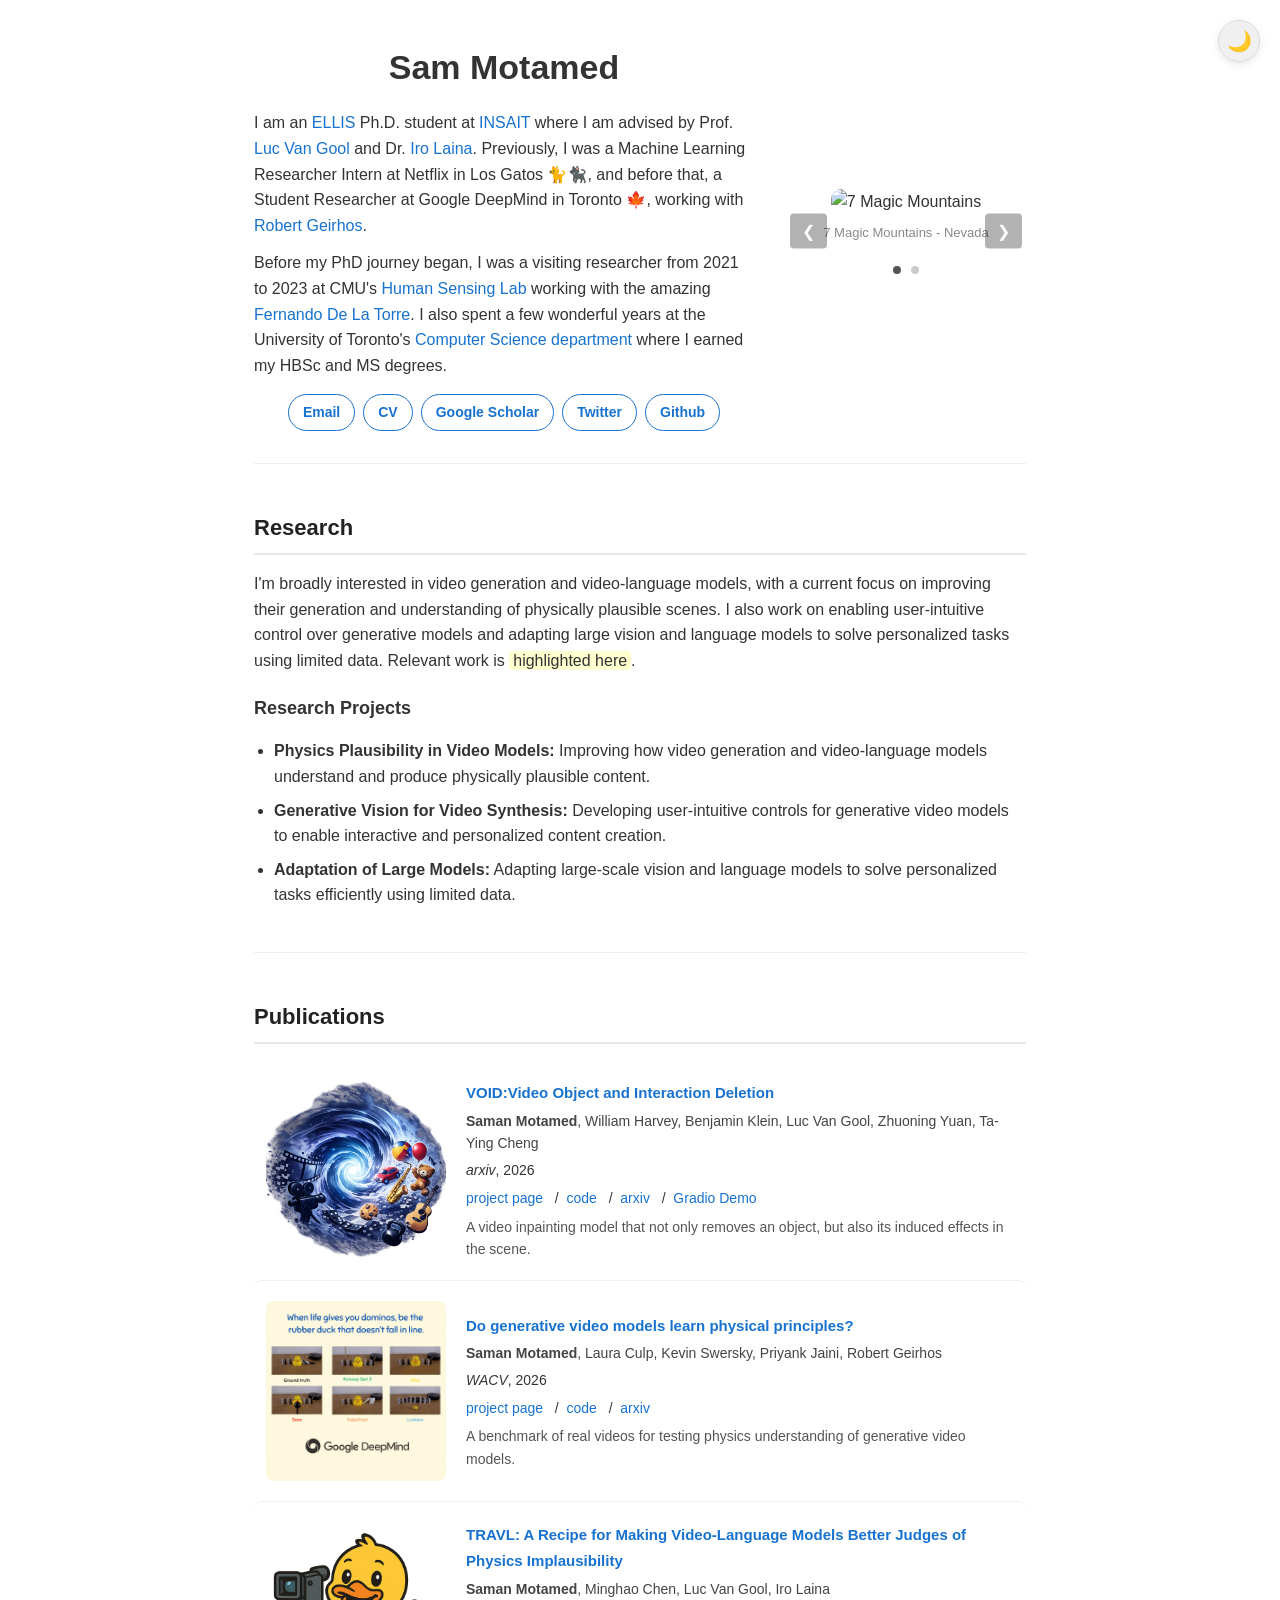
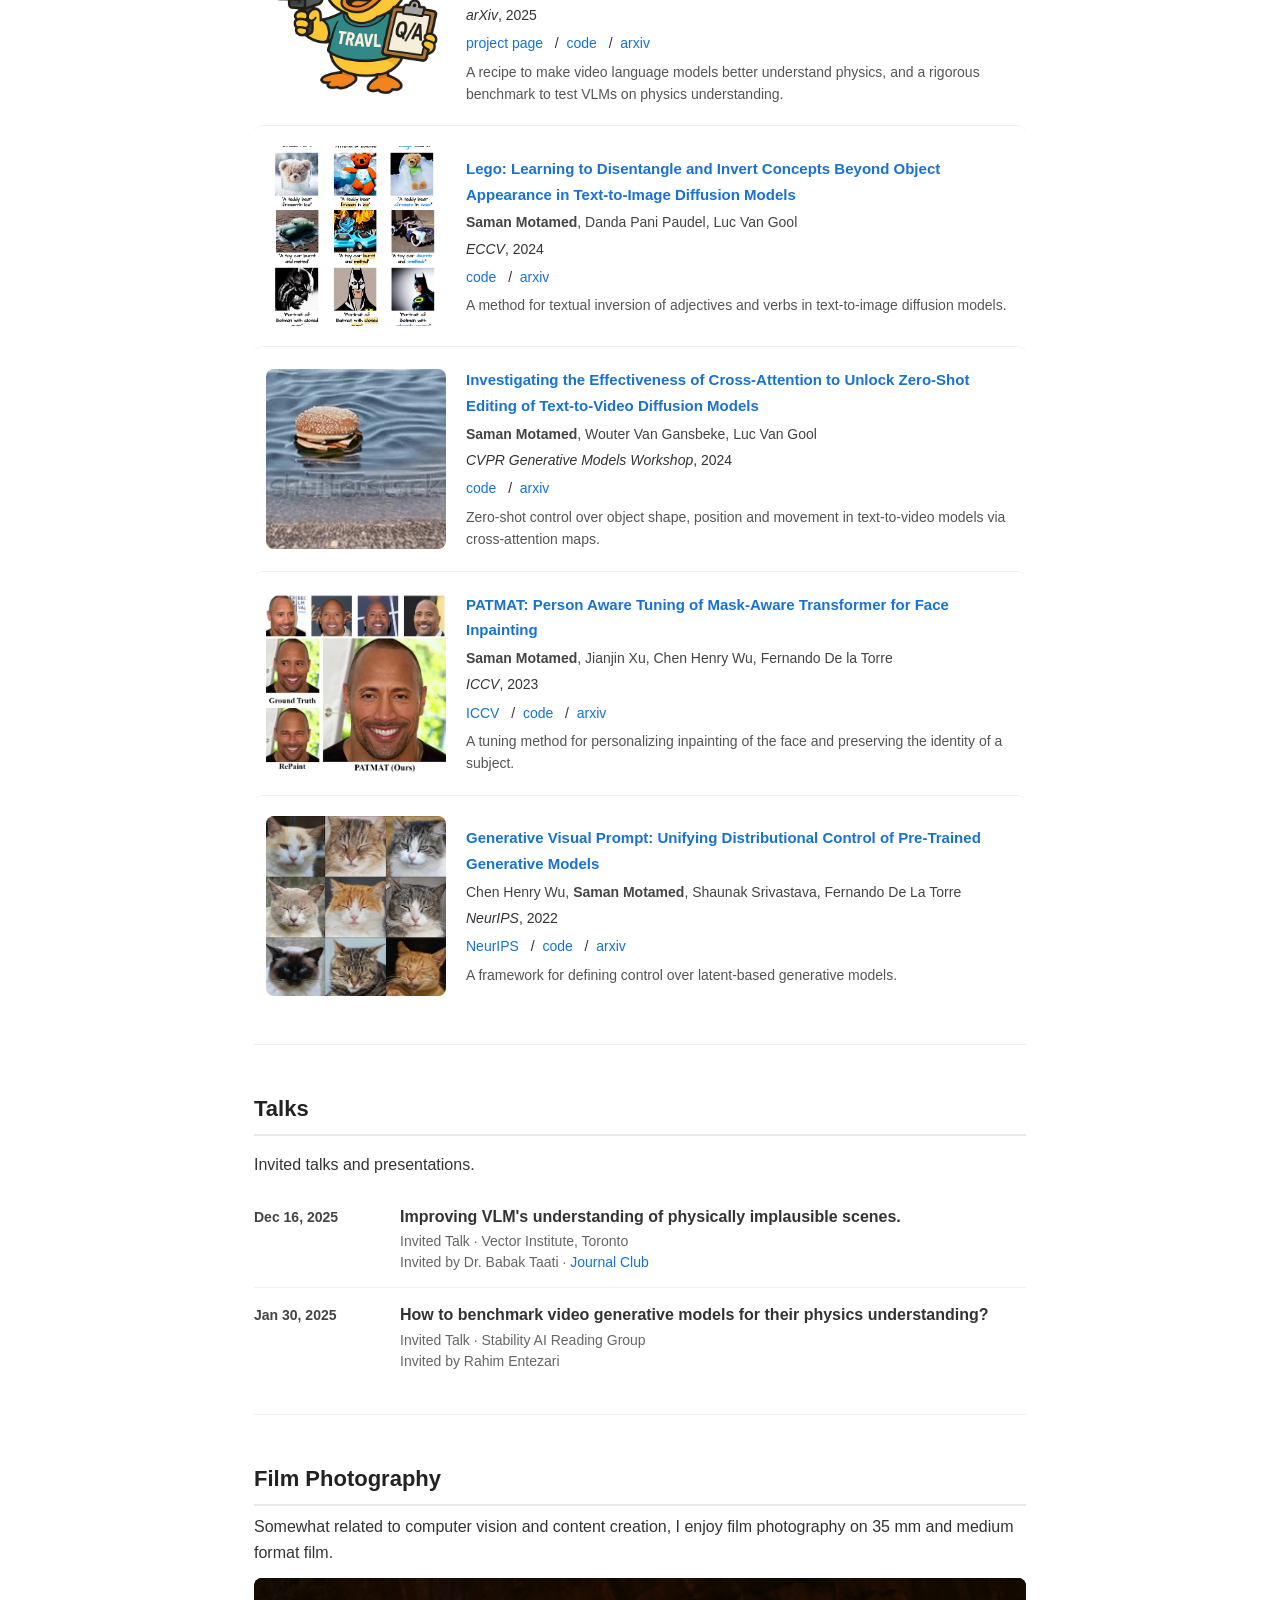
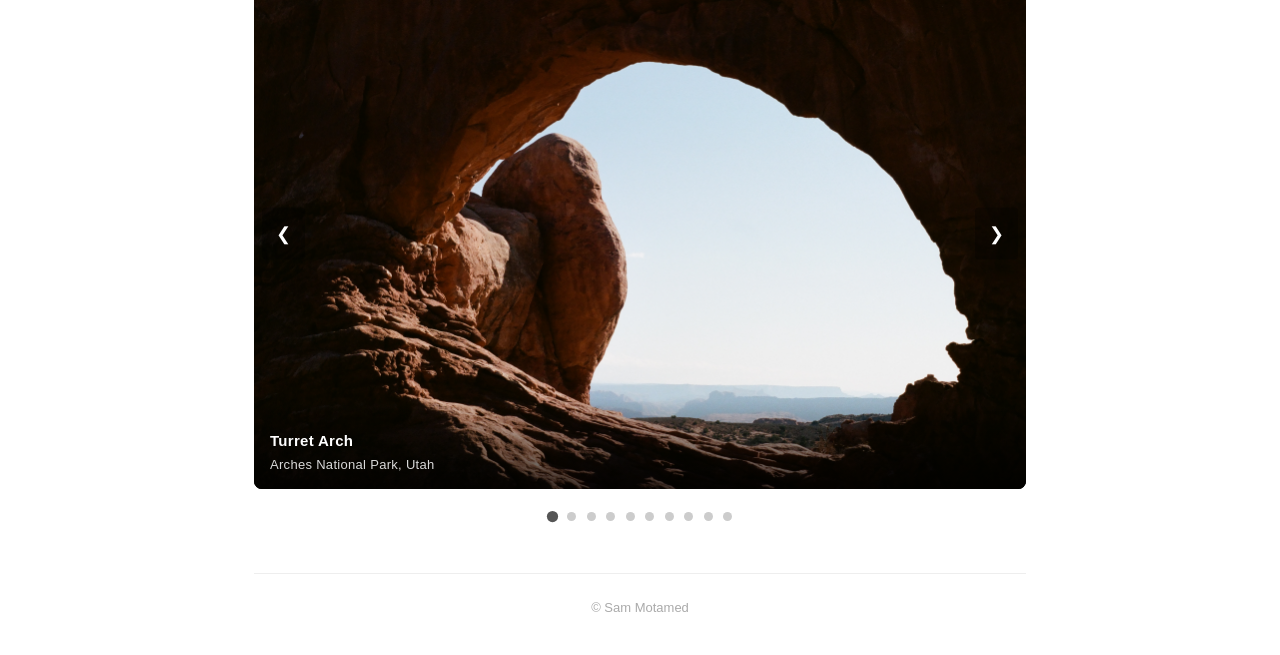
==== commit b0421c7e: "Update index.html" ====
--- a/index.html
+++ b/index.html
@@ -39,8 +39,8 @@
           <a href="https://insait.ai/">INSAIT</a> where I am advised by
           Prof. <a href="https://insait.ai/prof-luc-van-gool/">Luc Van Gool</a> and
           Dr. <a href="https://eng.ox.ac.uk/people/iro-laina/">Iro Laina</a>.
-          Previously, I was a Machine Learning Researcher Intern at Netflix in Los Gatos🐈🐈‍⬛,
-          and before that, a Student Researcher at Google DeepMind in Toronto🍁,
+          Previously, I was a Machine Learning Researcher Intern at Netflix in Los Gatos 🐈🐈‍⬛,
+          and before that, a Student Researcher at Google DeepMind in Toronto 🍁,
           working with <a href="https://robertgeirhos.com/">Robert Geirhos</a>.
         </p>
         <p>
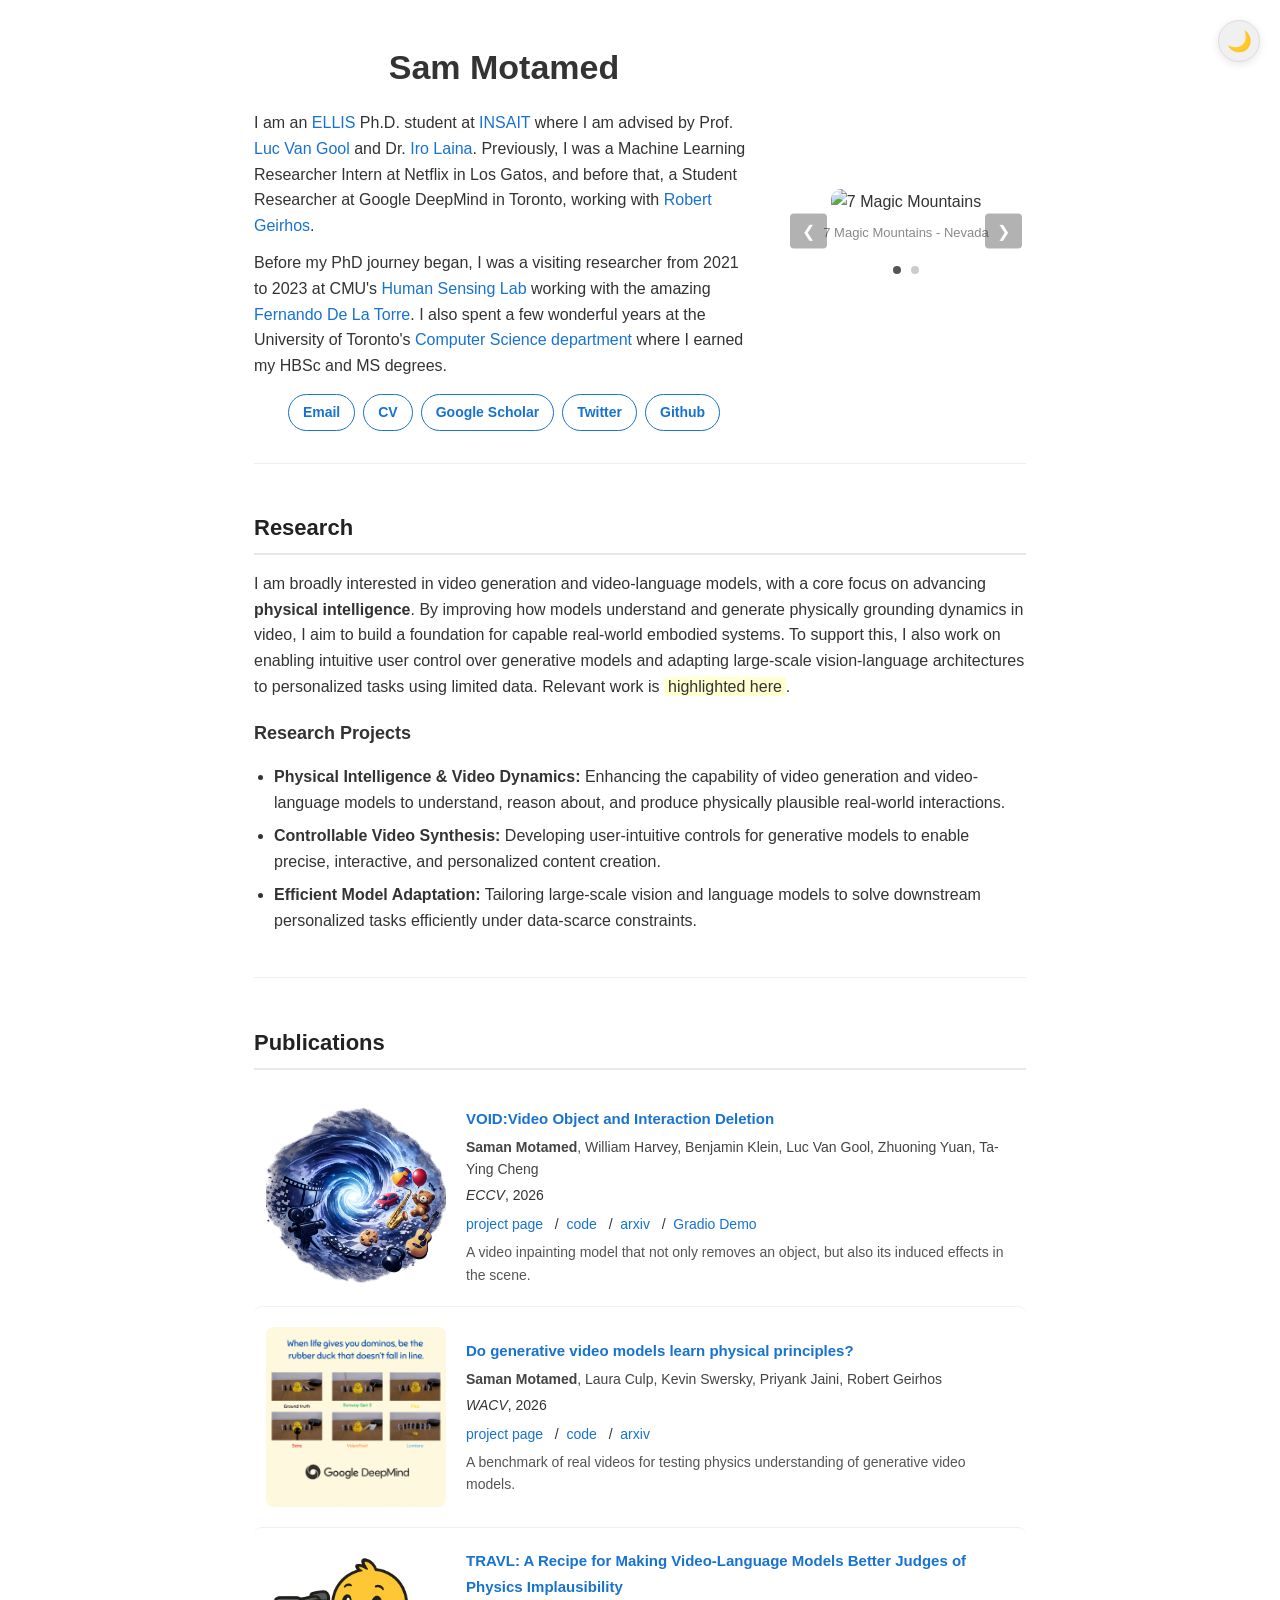
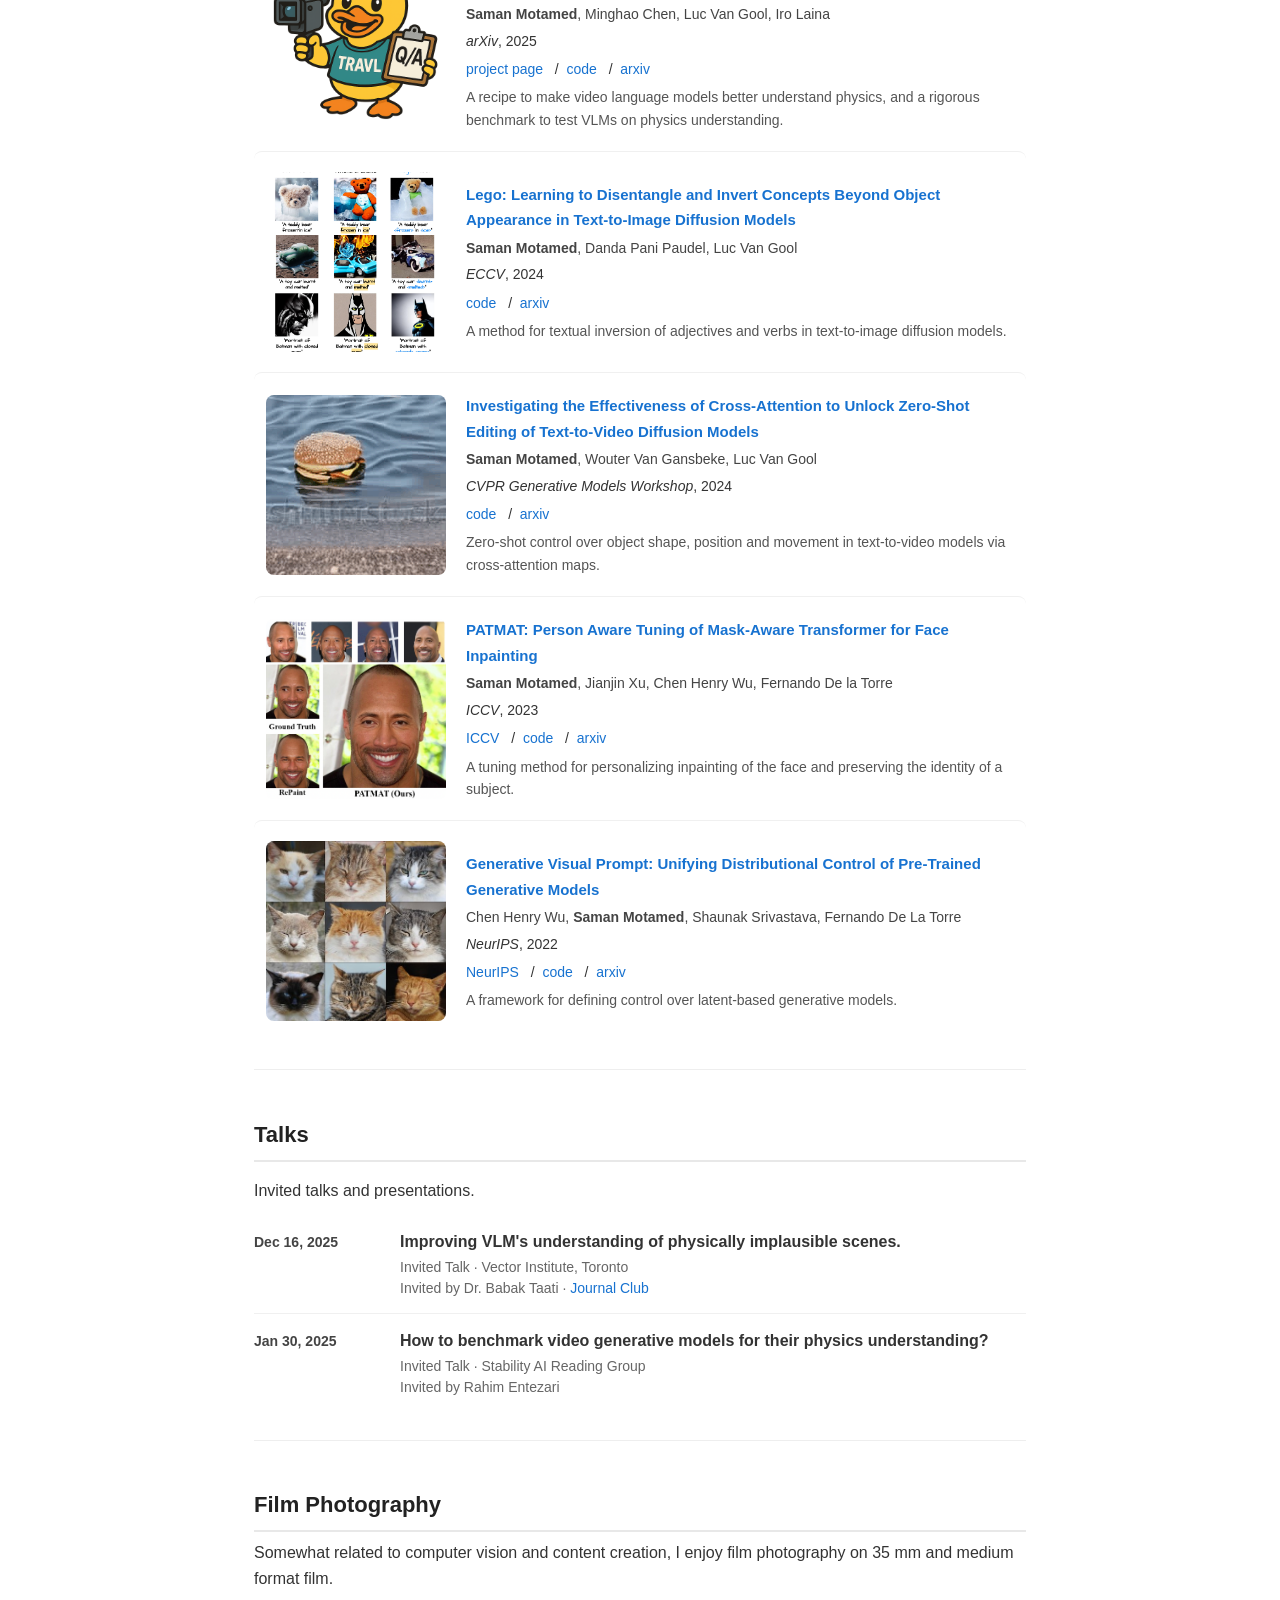
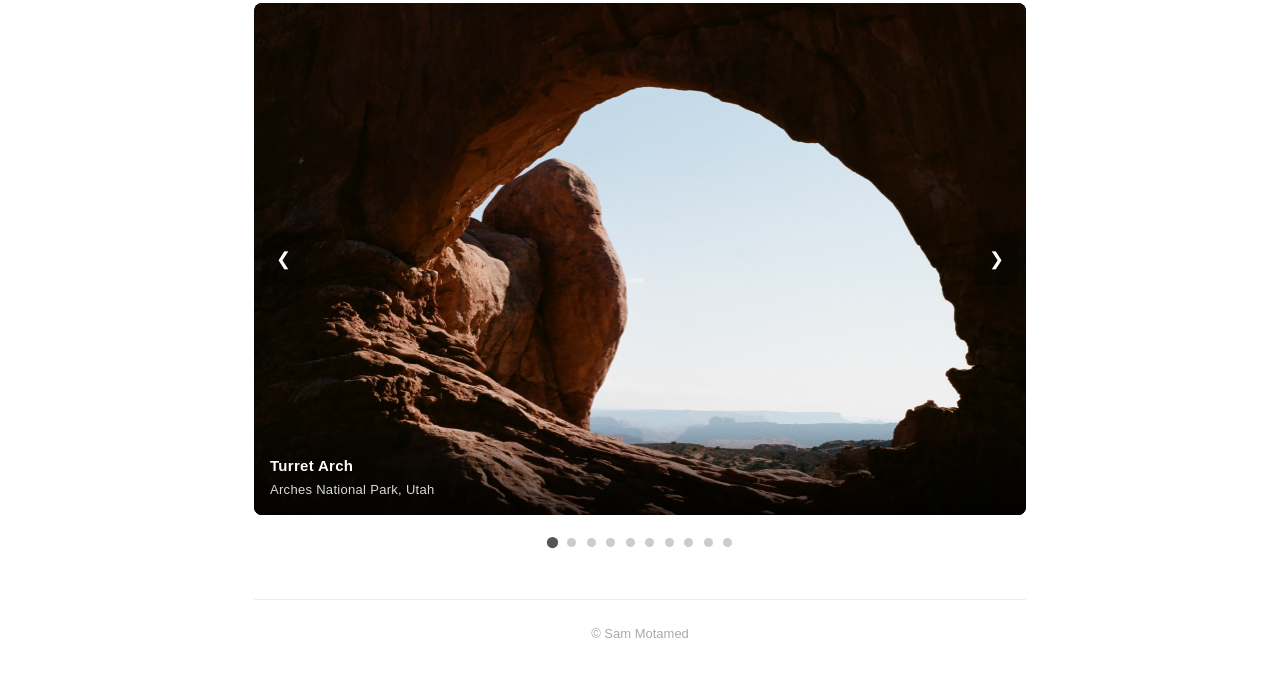
==== commit 34f6e6ec: "Update index.html" ====
--- a/index.html
+++ b/index.html
@@ -39,8 +39,8 @@
           <a href="https://insait.ai/">INSAIT</a> where I am advised by
           Prof. <a href="https://insait.ai/prof-luc-van-gool/">Luc Van Gool</a> and
           Dr. <a href="https://eng.ox.ac.uk/people/iro-laina/">Iro Laina</a>.
-          Previously, I was a Machine Learning Researcher Intern at Netflix in Los Gatos 🐈🐈‍⬛,
-          and before that, a Student Researcher at Google DeepMind in Toronto 🍁,
+          Previously, I was a Machine Learning Researcher Intern at Netflix in Los Gatos,
+          and before that, a Student Researcher at Google DeepMind in Toronto,
           working with <a href="https://robertgeirhos.com/">Robert Geirhos</a>.
         </p>
         <p>
@@ -88,30 +88,30 @@
       </div>
     </div>
 
-    <!-- Research Section -->
-    <div class="section">
+<div class="section">
       <h2 class="section-heading">Research</h2>
       <p>
-        I'm broadly interested in video generation and video-language models, with a current focus on
-        improving their generation and understanding of physically plausible scenes. I also work on
-        enabling user-intuitive control over generative models and adapting large vision and language
-        models to solve personalized tasks using limited data.
+        I am broadly interested in video generation and video-language models, with a core focus on 
+        advancing <strong>physical intelligence</strong>. By improving how models understand and generate 
+        physically grounding dynamics in video, I aim to build a foundation for capable real-world 
+        embodied systems. To support this, I also work on enabling intuitive user control over generative 
+        models and adapting large-scale vision-language architectures to personalized tasks using limited data.
         Relevant work is <span class="highlight">highlighted here</span>.
       </p>
 
       <h3 style="font-size:18px; margin: 20px 0 10px;">Research Projects</h3>
       <ul class="research-list">
         <li>
-          <strong>Physics Plausibility in Video Models:</strong> Improving how video generation and video-language models
-          understand and produce physically plausible content.
+          <strong>Physical Intelligence & Video Dynamics:</strong> Enhancing the capability of video generation and 
+          video-language models to understand, reason about, and produce physically plausible real-world interactions.
         </li>
         <li>
-          <strong>Generative Vision for Video Synthesis:</strong> Developing user-intuitive controls for generative video
-          models to enable interactive and personalized content creation.
+          <strong>Controllable Video Synthesis:</strong> Developing user-intuitive controls for generative models to 
+          enable precise, interactive, and personalized content creation.
         </li>
         <li>
-          <strong>Adaptation of Large Models:</strong> Adapting large-scale vision and language models to solve personalized
-          tasks efficiently using limited data.
+          <strong>Efficient Model Adaptation:</strong> Tailoring large-scale vision and language models to solve 
+          downstream personalized tasks efficiently under data-scarce constraints.
         </li>
       </ul>
     </div>
@@ -131,7 +131,7 @@
               <span class="paper-title">VOID:Video Object and Interaction Deletion</span>
             </a>
             <div class="authors"><strong>Saman Motamed</strong>, William Harvey, Benjamin Klein, Luc Van Gool, Zhuoning Yuan, Ta-Ying Cheng</div>
-            <div class="venue"><em>arxiv</em>, 2026</div>
+            <div class="venue"><em>ECCV</em>, 2026</div>
             <div class="pub-links">
               <a href="https://void-model.github.io/">project page</a> &nbsp;/&nbsp;
               <a href="https://github.com/Netflix/void-model">code</a> &nbsp;/&nbsp;
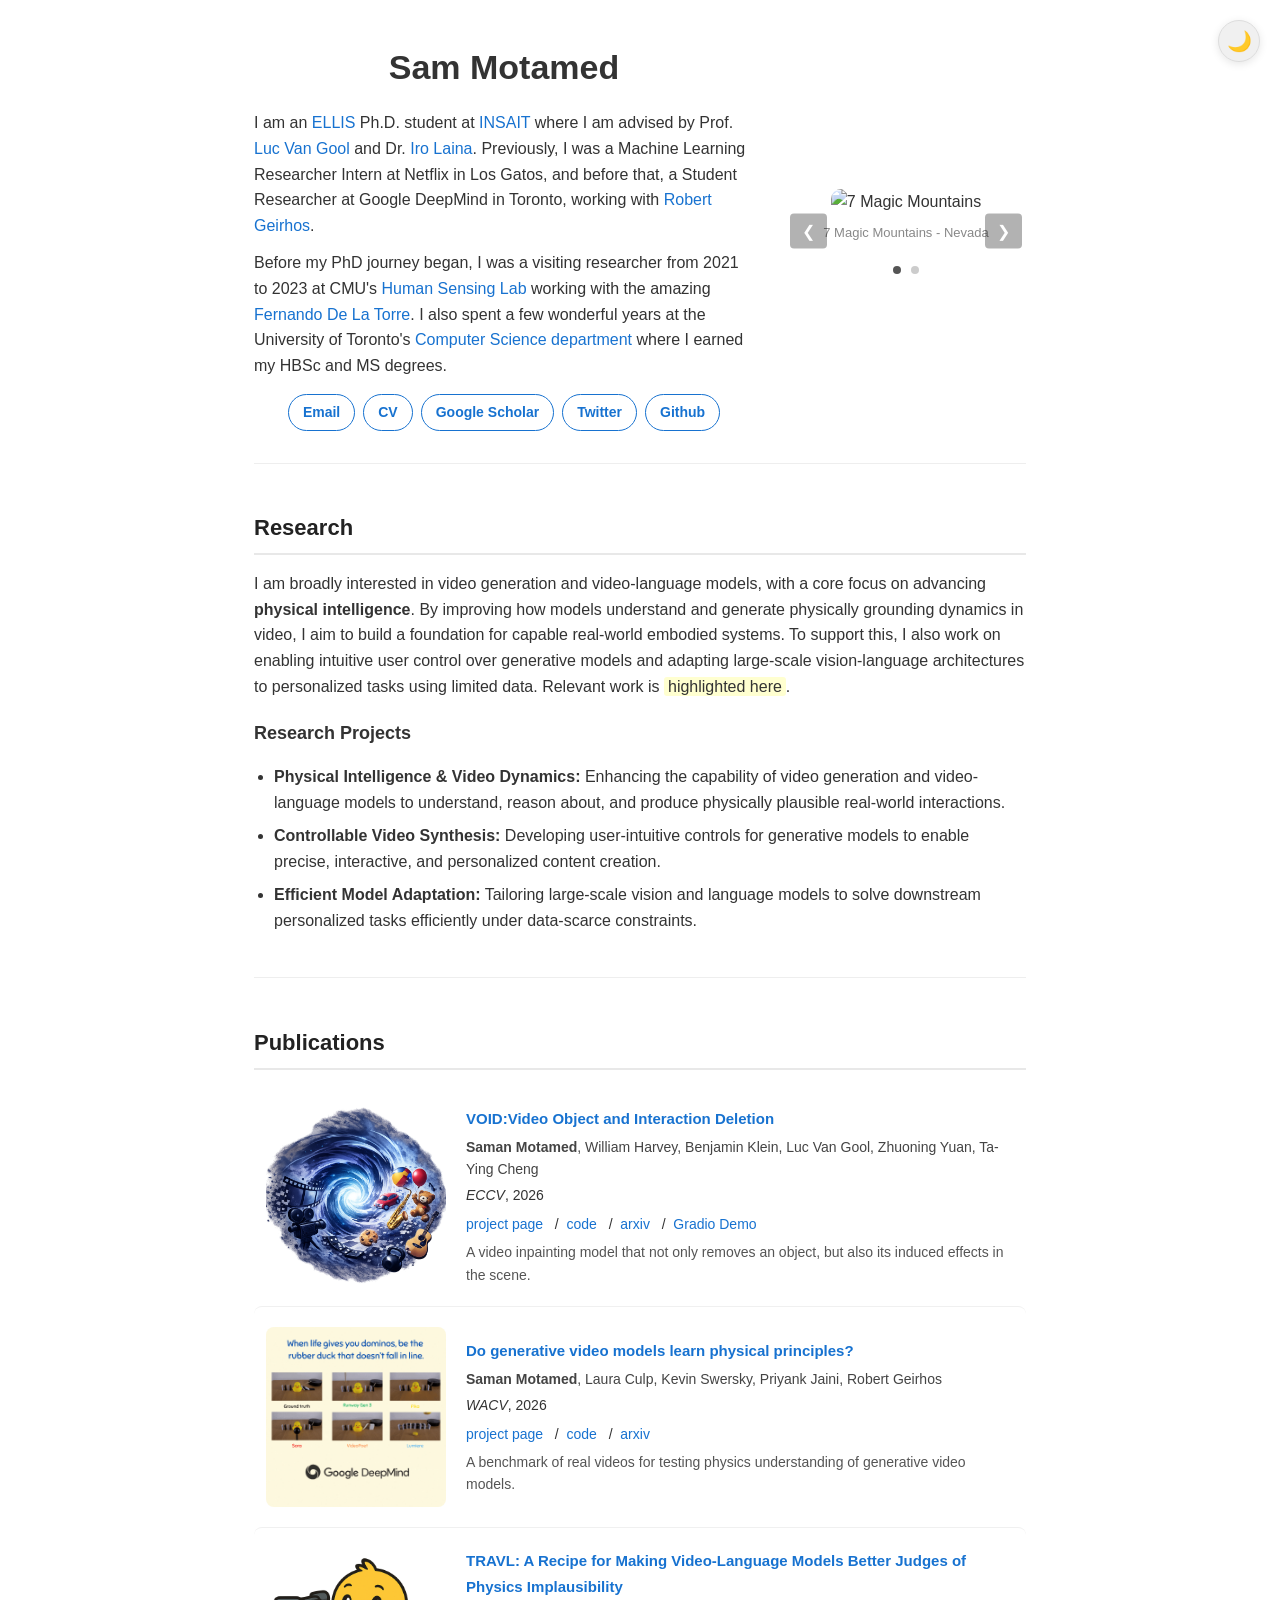
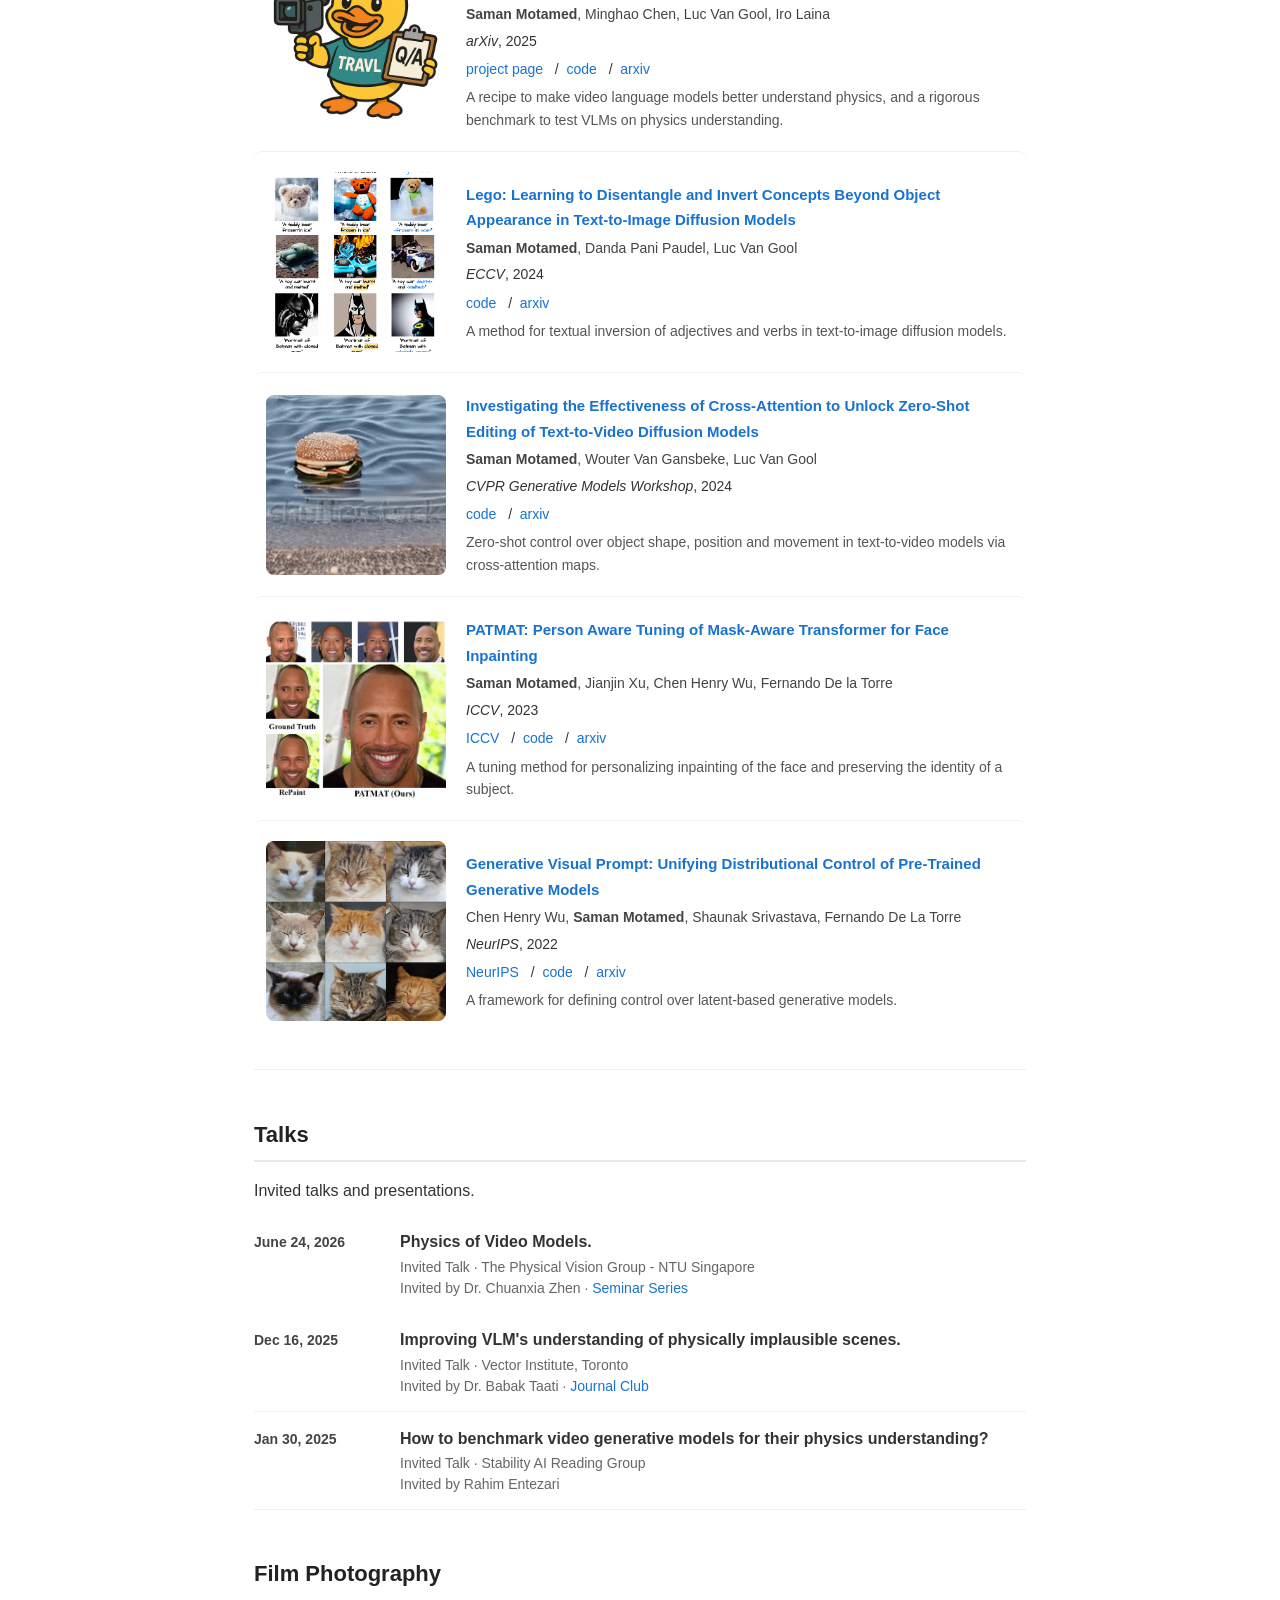
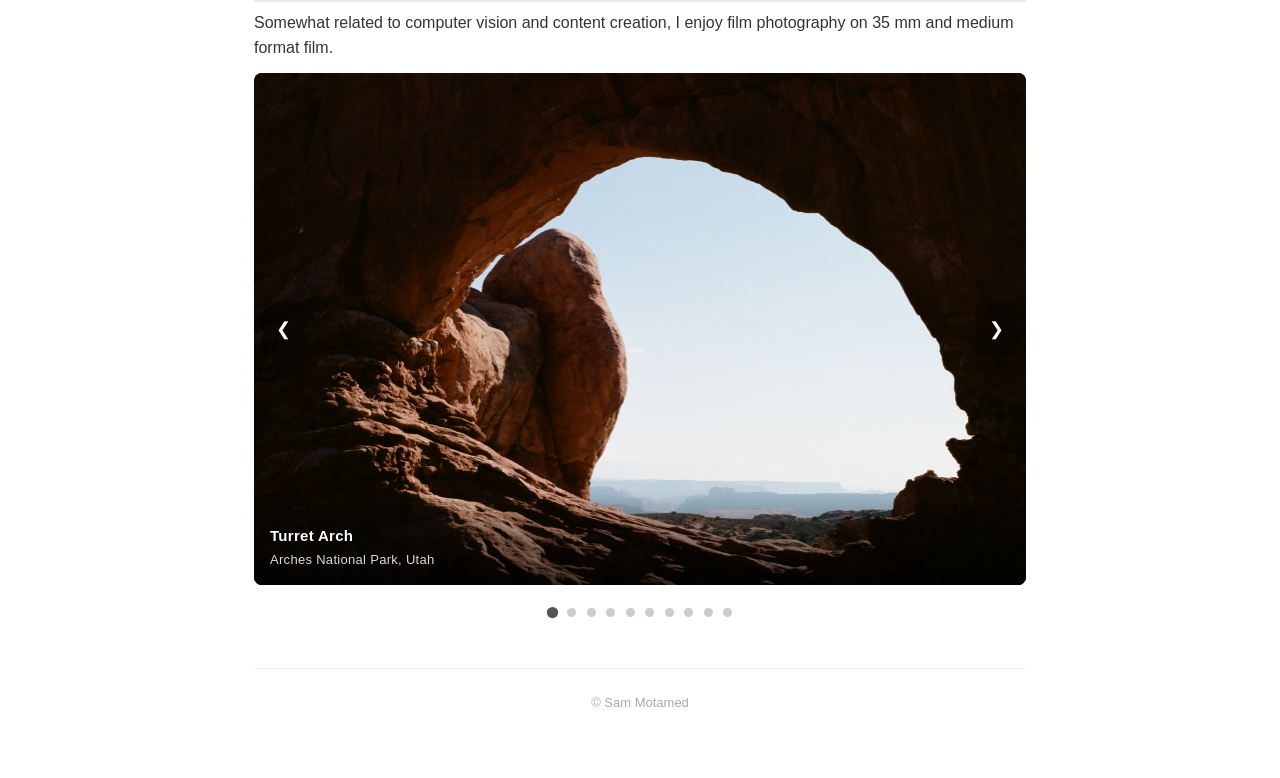
==== commit b591aed2: "Update index.html" ====
--- a/index.html
+++ b/index.html
@@ -276,6 +276,19 @@
 
       <div class="talks-list">
         <div class="talk-entry">
+          <div class="talk-date">June 24, 2026</div>
+          <div class="talk-info">
+            <div class="talk-title">Physics of Video Models.</div>
+            <div class="talk-meta">
+              Invited Talk &middot; The Physical Vision Group - NTU Singapore<br>
+              Invited by Dr. Chuanxia Zhen &middot; <a href="https://physicalvision.github.io/people/~chuanxia">Seminar Series</a>
+            </div>
+          </div>
+        </div>
+        
+
+      <div class="talks-list">
+        <div class="talk-entry">
           <div class="talk-date">Dec 16, 2025</div>
           <div class="talk-info">
             <div class="talk-title">Improving VLM's understanding of physically implausible scenes.</div>
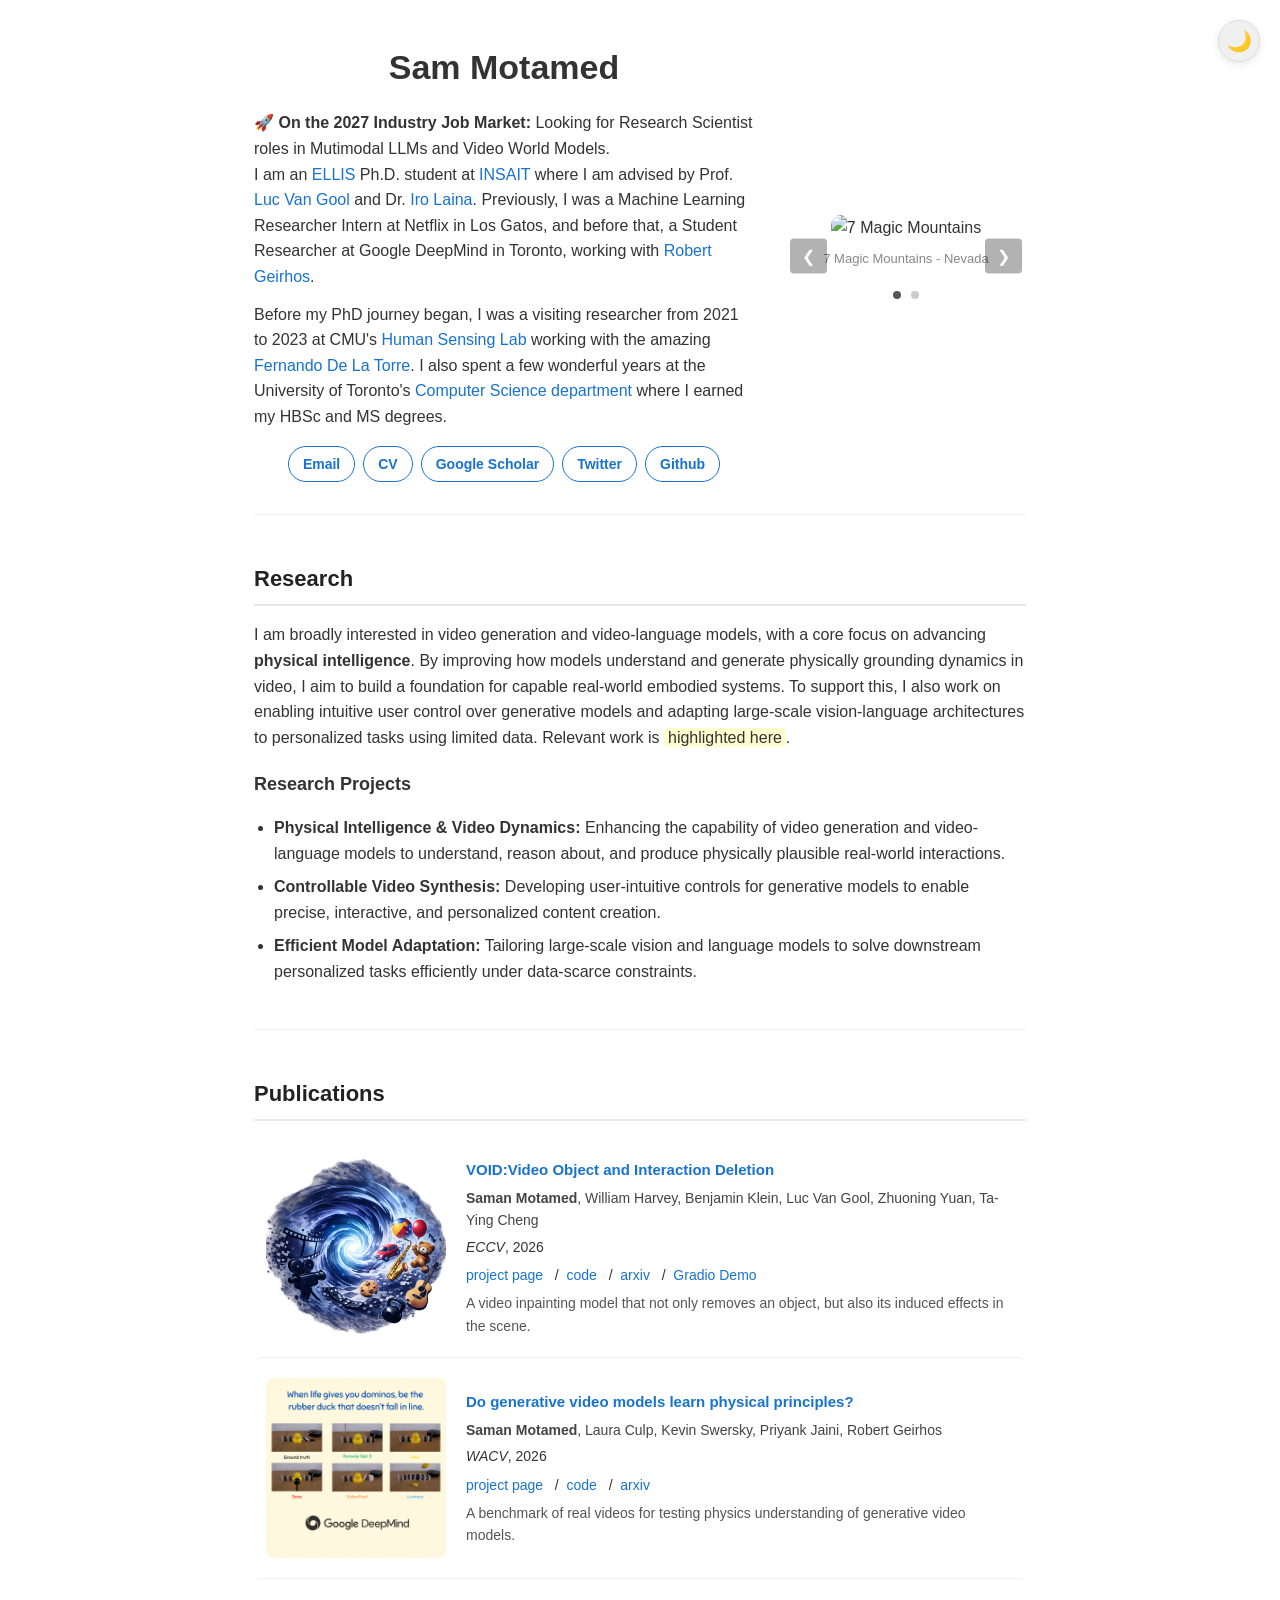
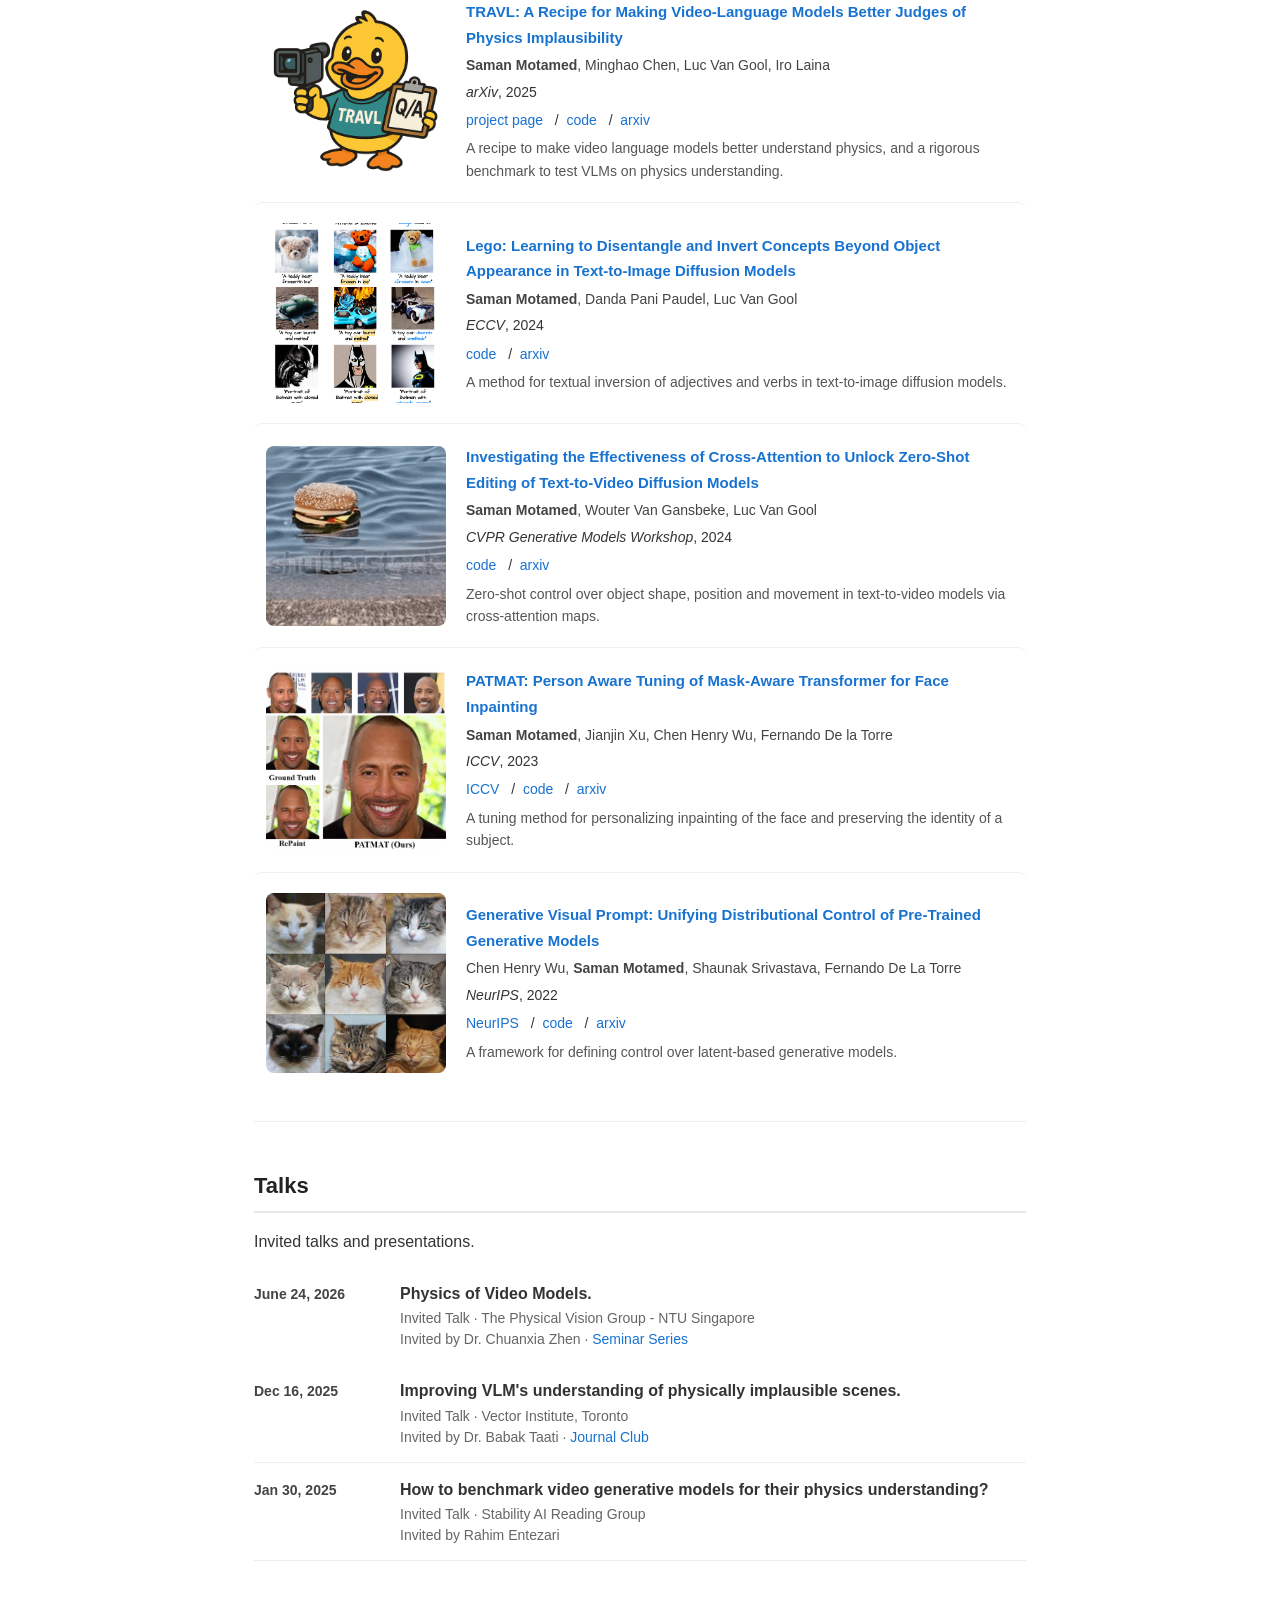
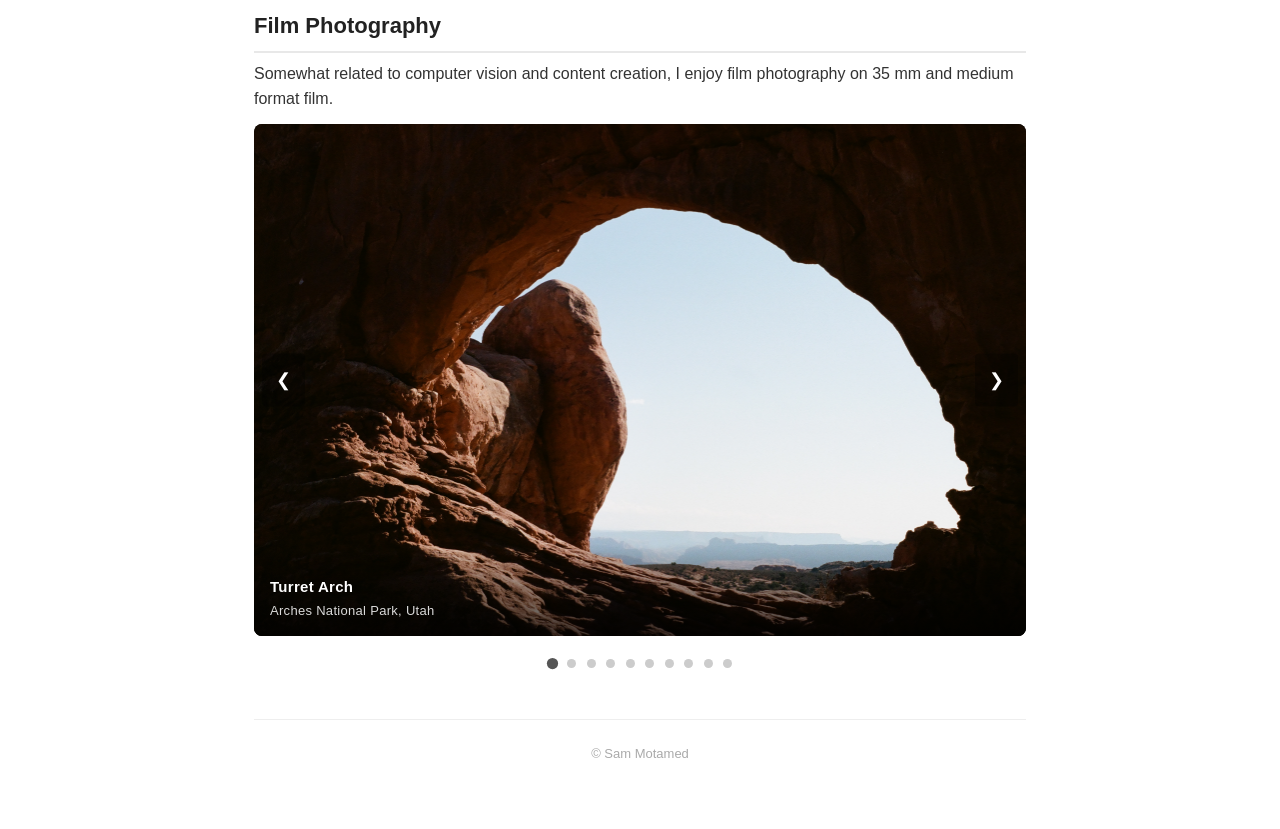
==== commit e4e0734d: "Update index.html" ====
--- a/index.html
+++ b/index.html
@@ -33,6 +33,12 @@
           style="pointer-events:none; visibility:hidden;"
         ></model-viewer>
         <h1 class="name">Sam Motamed</h1>
+
+        <div class="job-banner">
+          <strong>🚀 On the 2027 Industry Job Market:</strong> Looking for Research Scientist roles in Mutimodal LLMs and Video World Models.
+        </div>
+
+        
         <p>
           I am an
           <a href="https://ellis.eu/student/2024-saman-motamed">ELLIS</a> Ph.D. student at
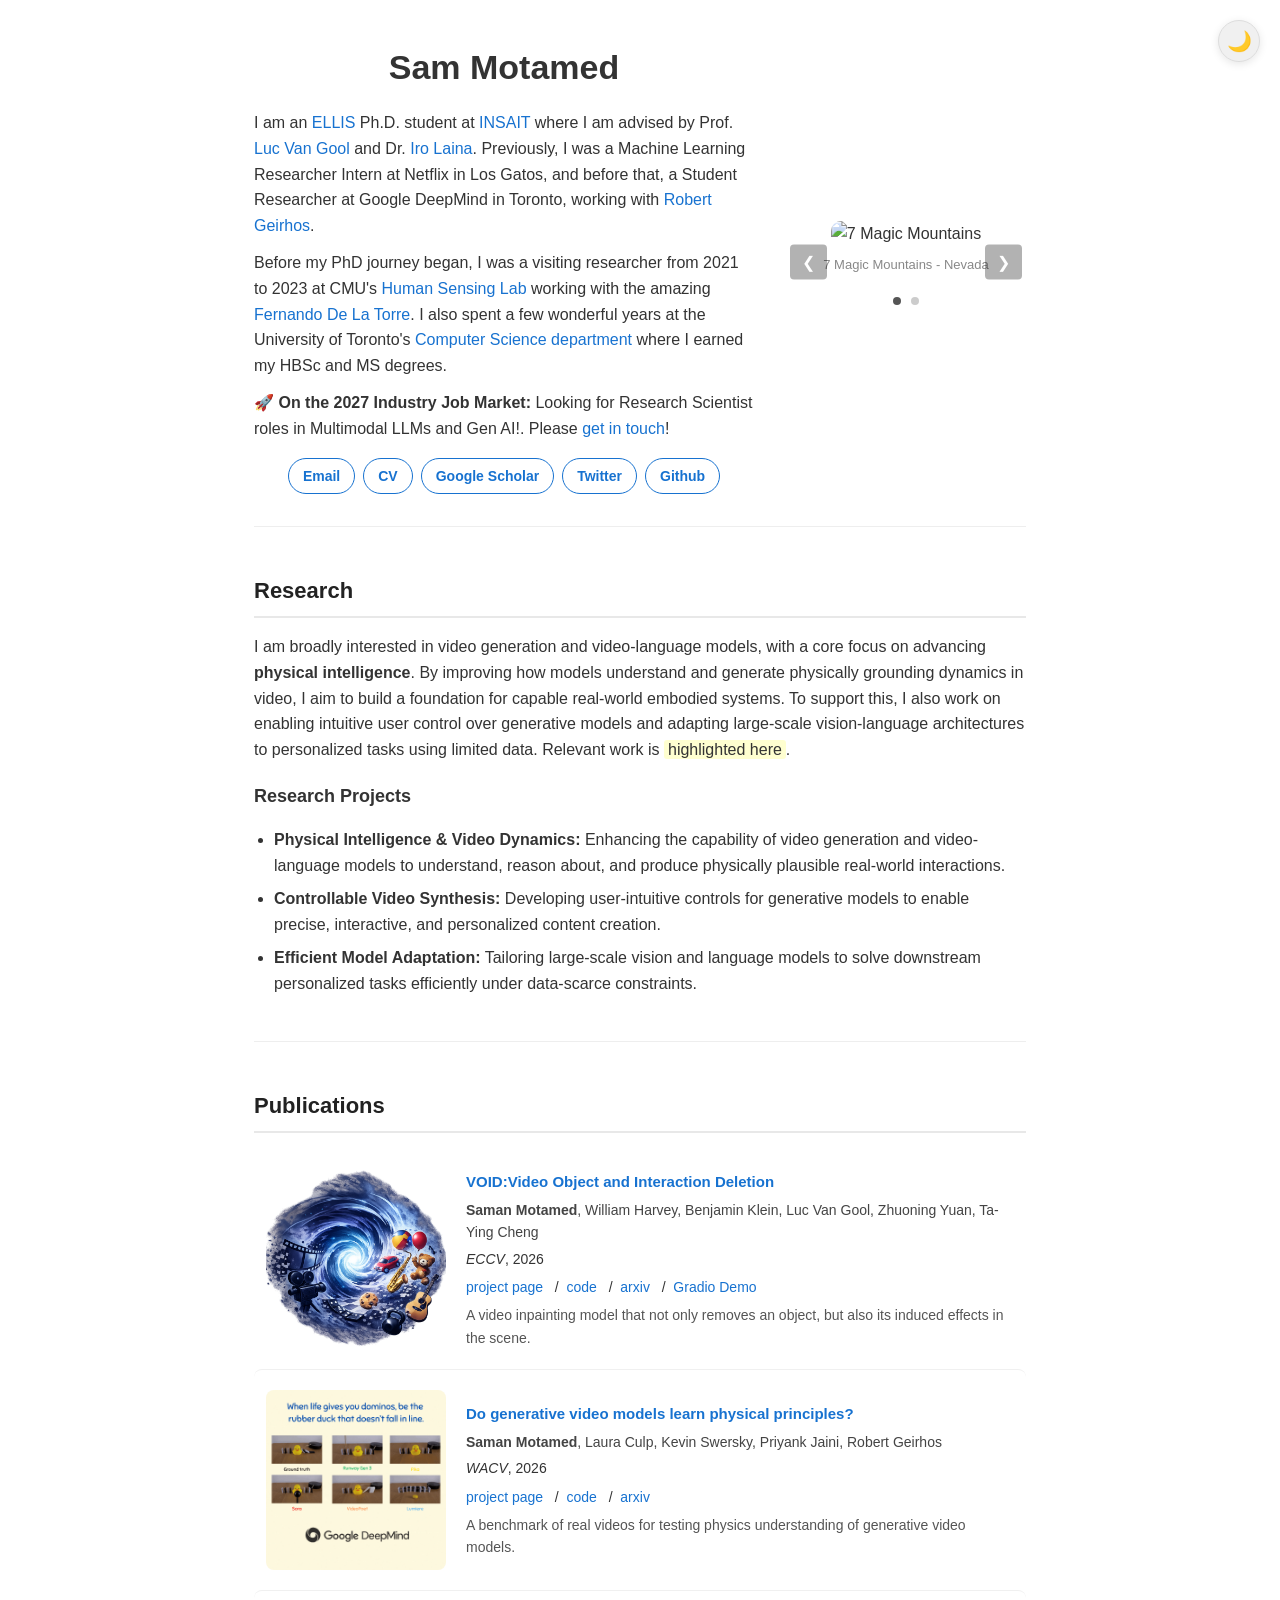
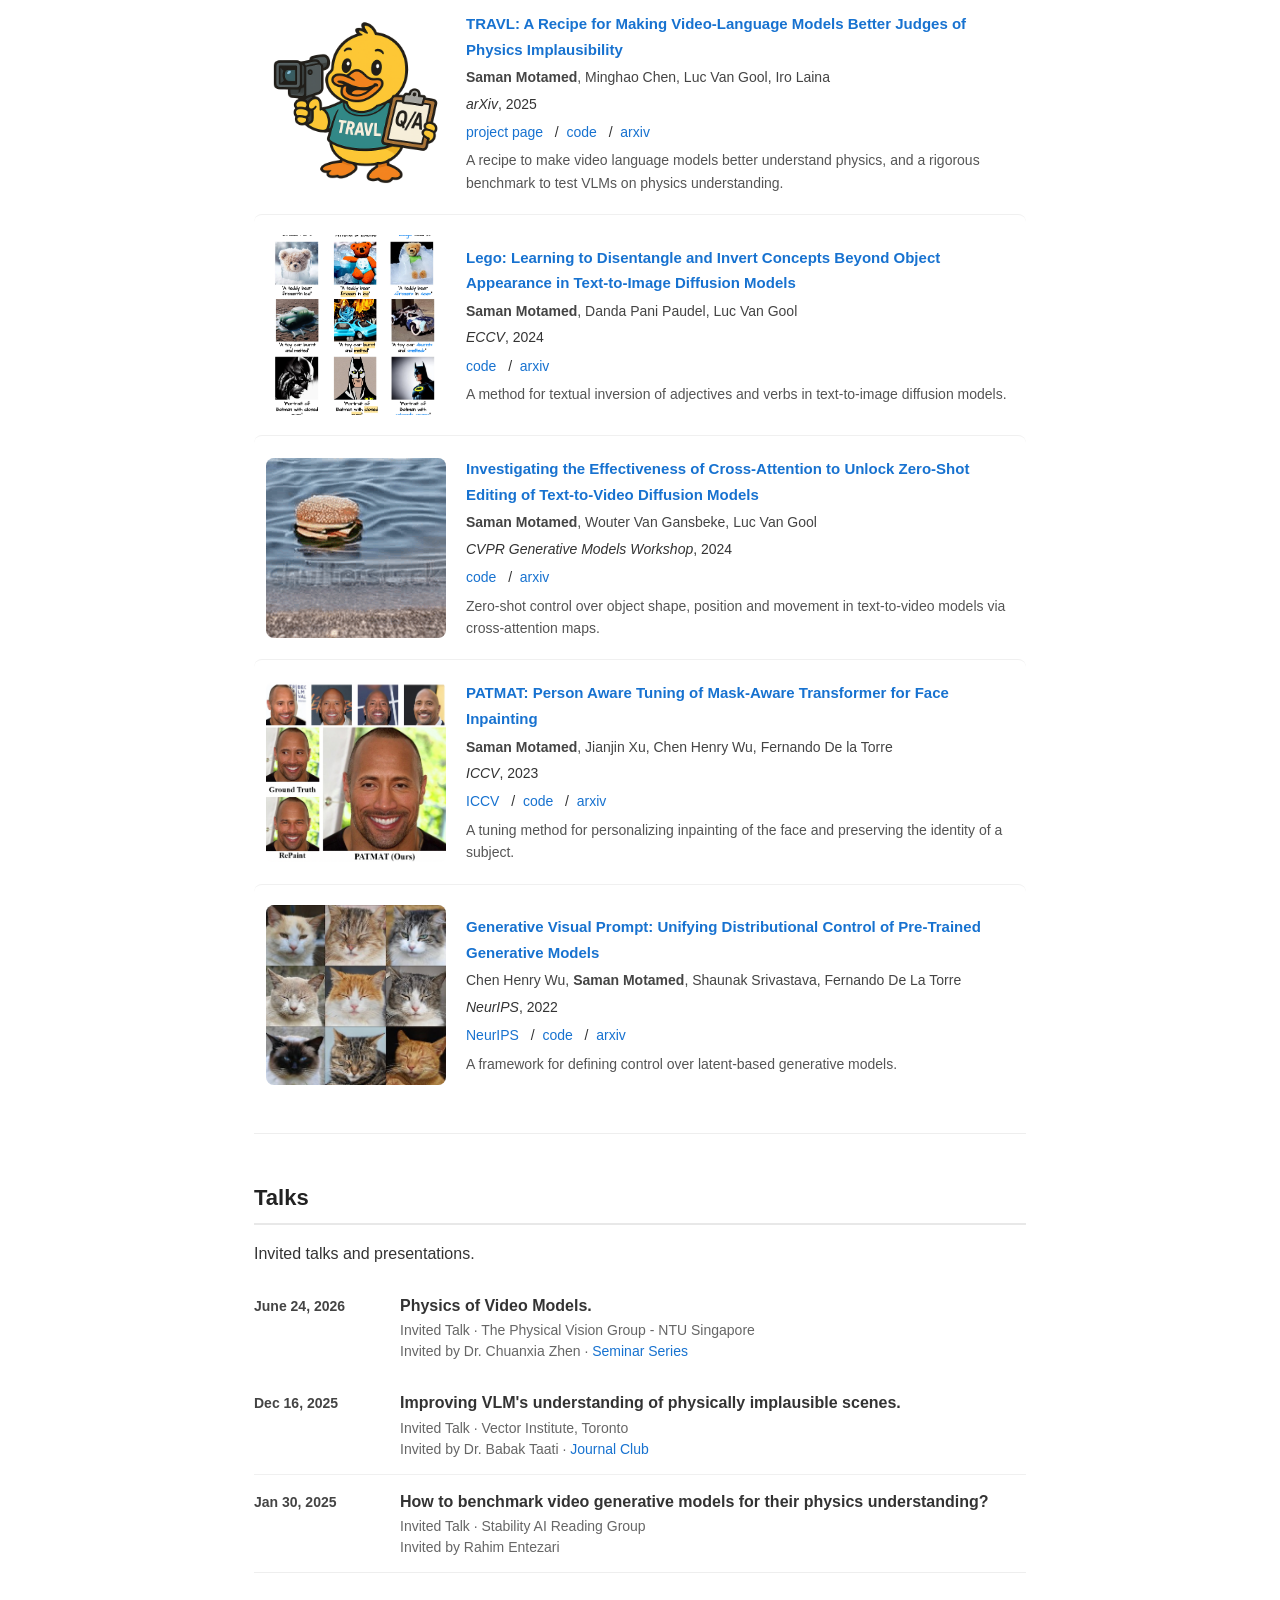
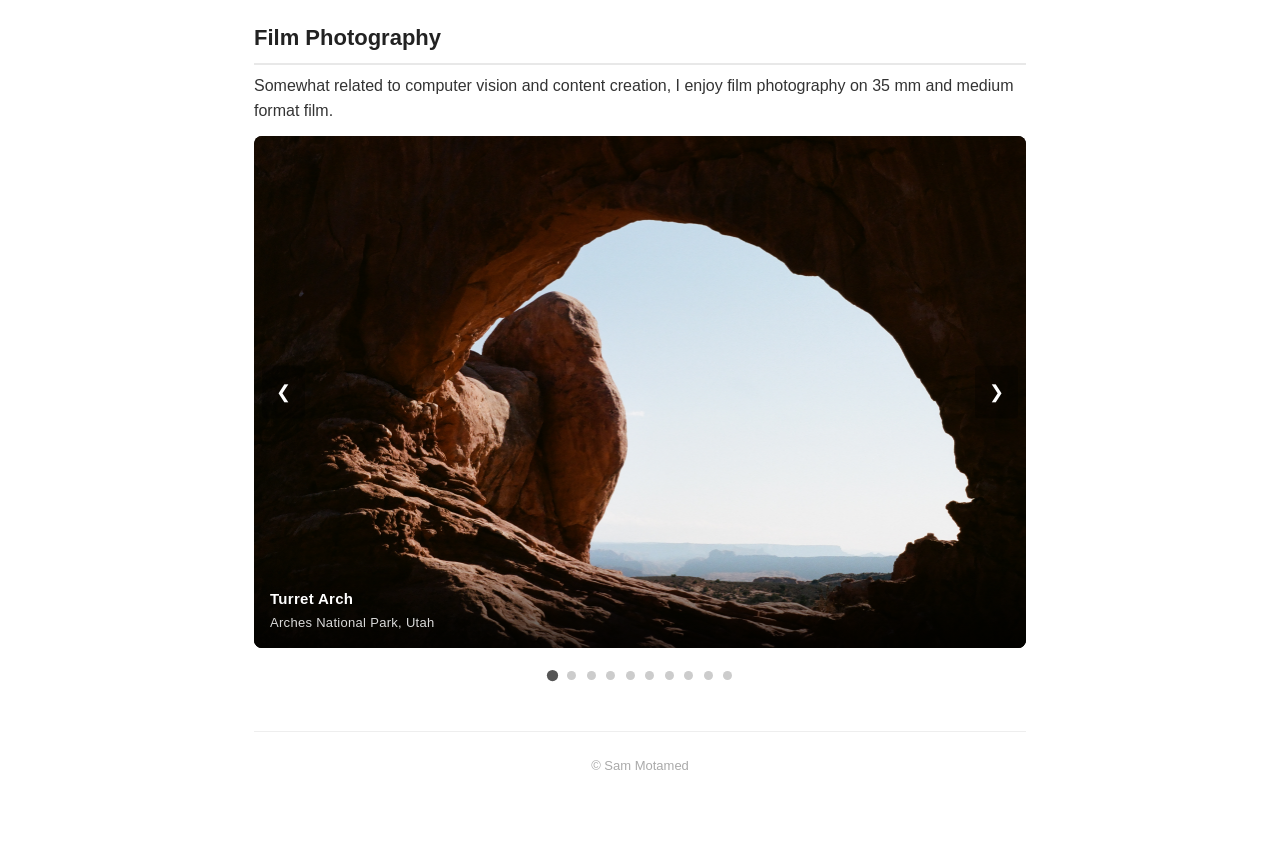
==== commit d2186e12: "Update index.html" ====
--- a/index.html
+++ b/index.html
@@ -33,10 +33,6 @@
           style="pointer-events:none; visibility:hidden;"
         ></model-viewer>
         <h1 class="name">Sam Motamed</h1>
-
-        <div class="job-banner">
-          <strong>🚀 On the 2027 Industry Job Market:</strong> Looking for Research Scientist roles in Mutimodal LLMs and Video World Models.
-        </div>
 
         
         <p>
@@ -57,6 +53,12 @@
           <a href="https://web.cs.toronto.edu/">Computer Science department</a>
           where I earned my HBSc and MS degrees.
         </p>
+
+        <div class="job-banner">
+          🚀 <strong>On the 2027 Industry Job Market:</strong> Looking for Research Scientist roles in Multimodal LLMs and Gen AI!. Please <a href="mailto:sam.moatamed@insait.ai">get in touch</a>!
+        </div>
+
+        
         <div class="nav-links">
           <a href="mailto:saman.moatamed@gmail.com">Email</a>
           <a href="data/resume_saman.pdf">CV</a>
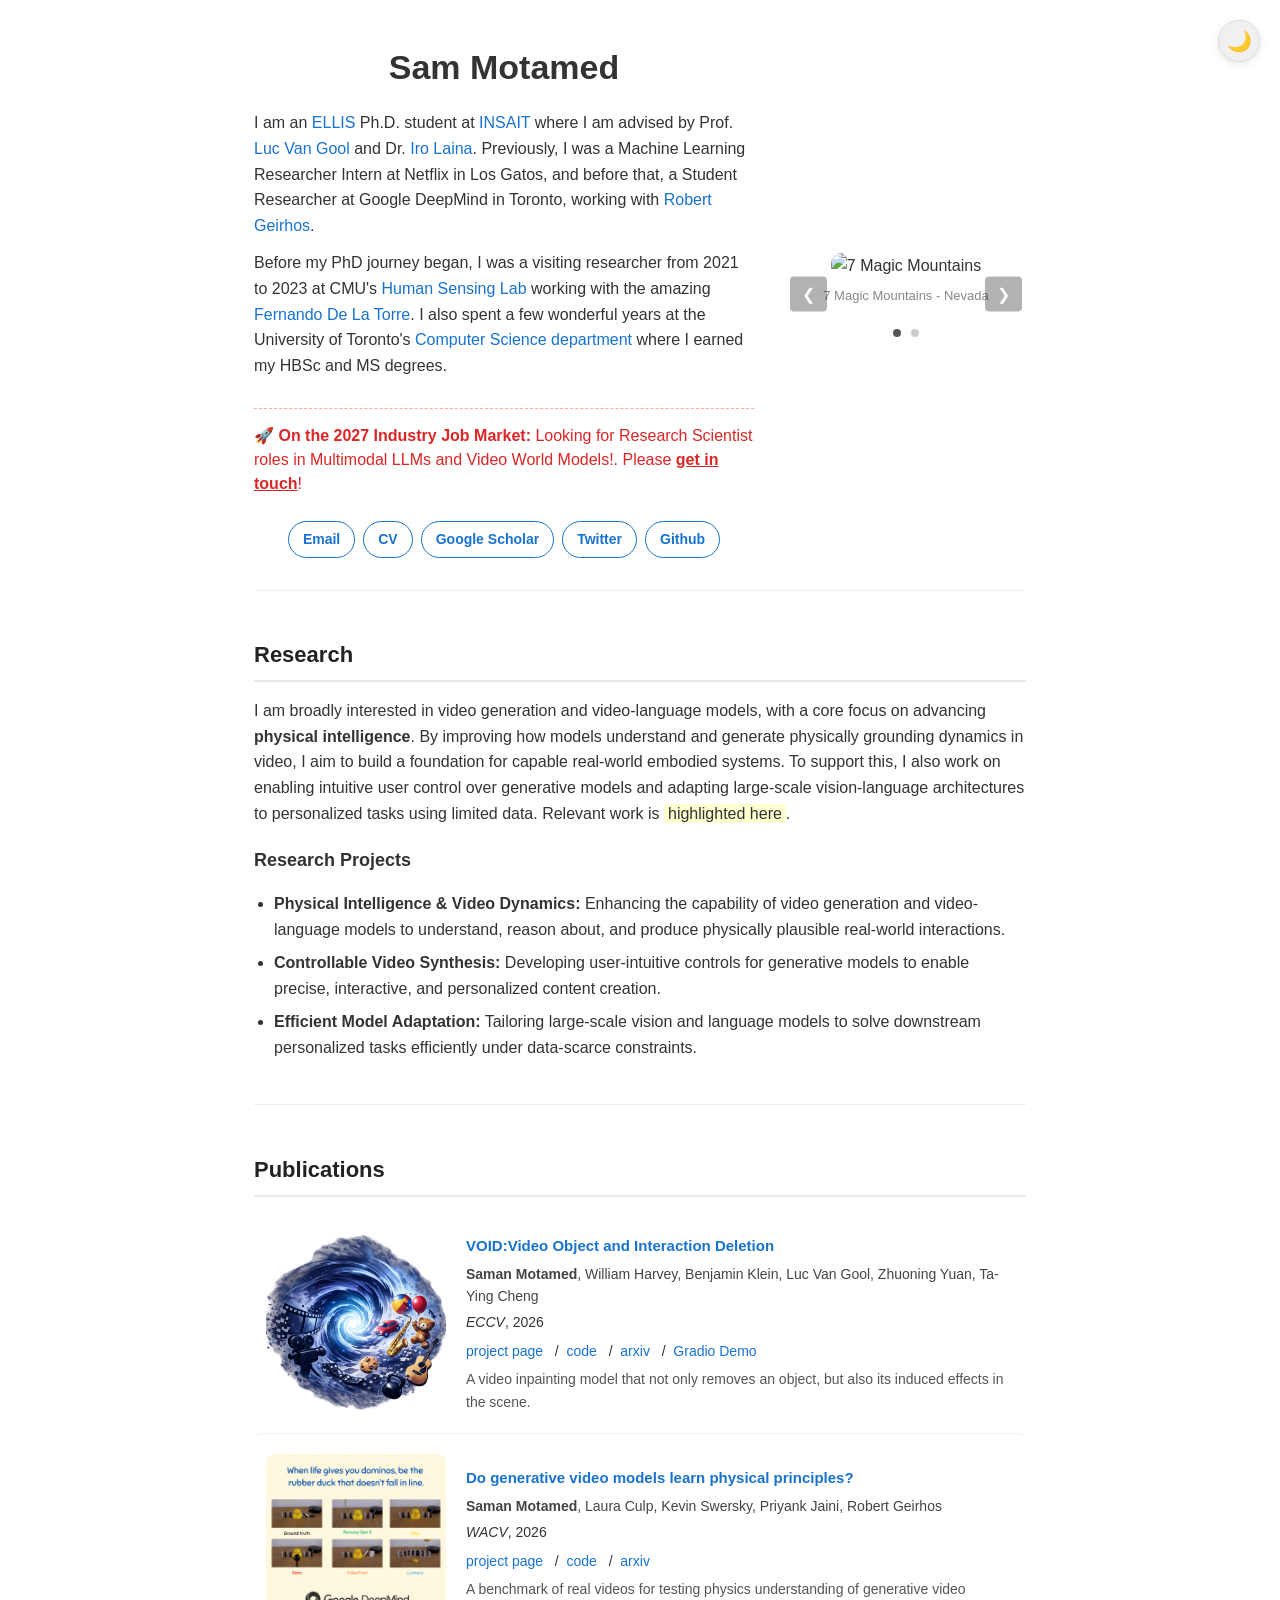
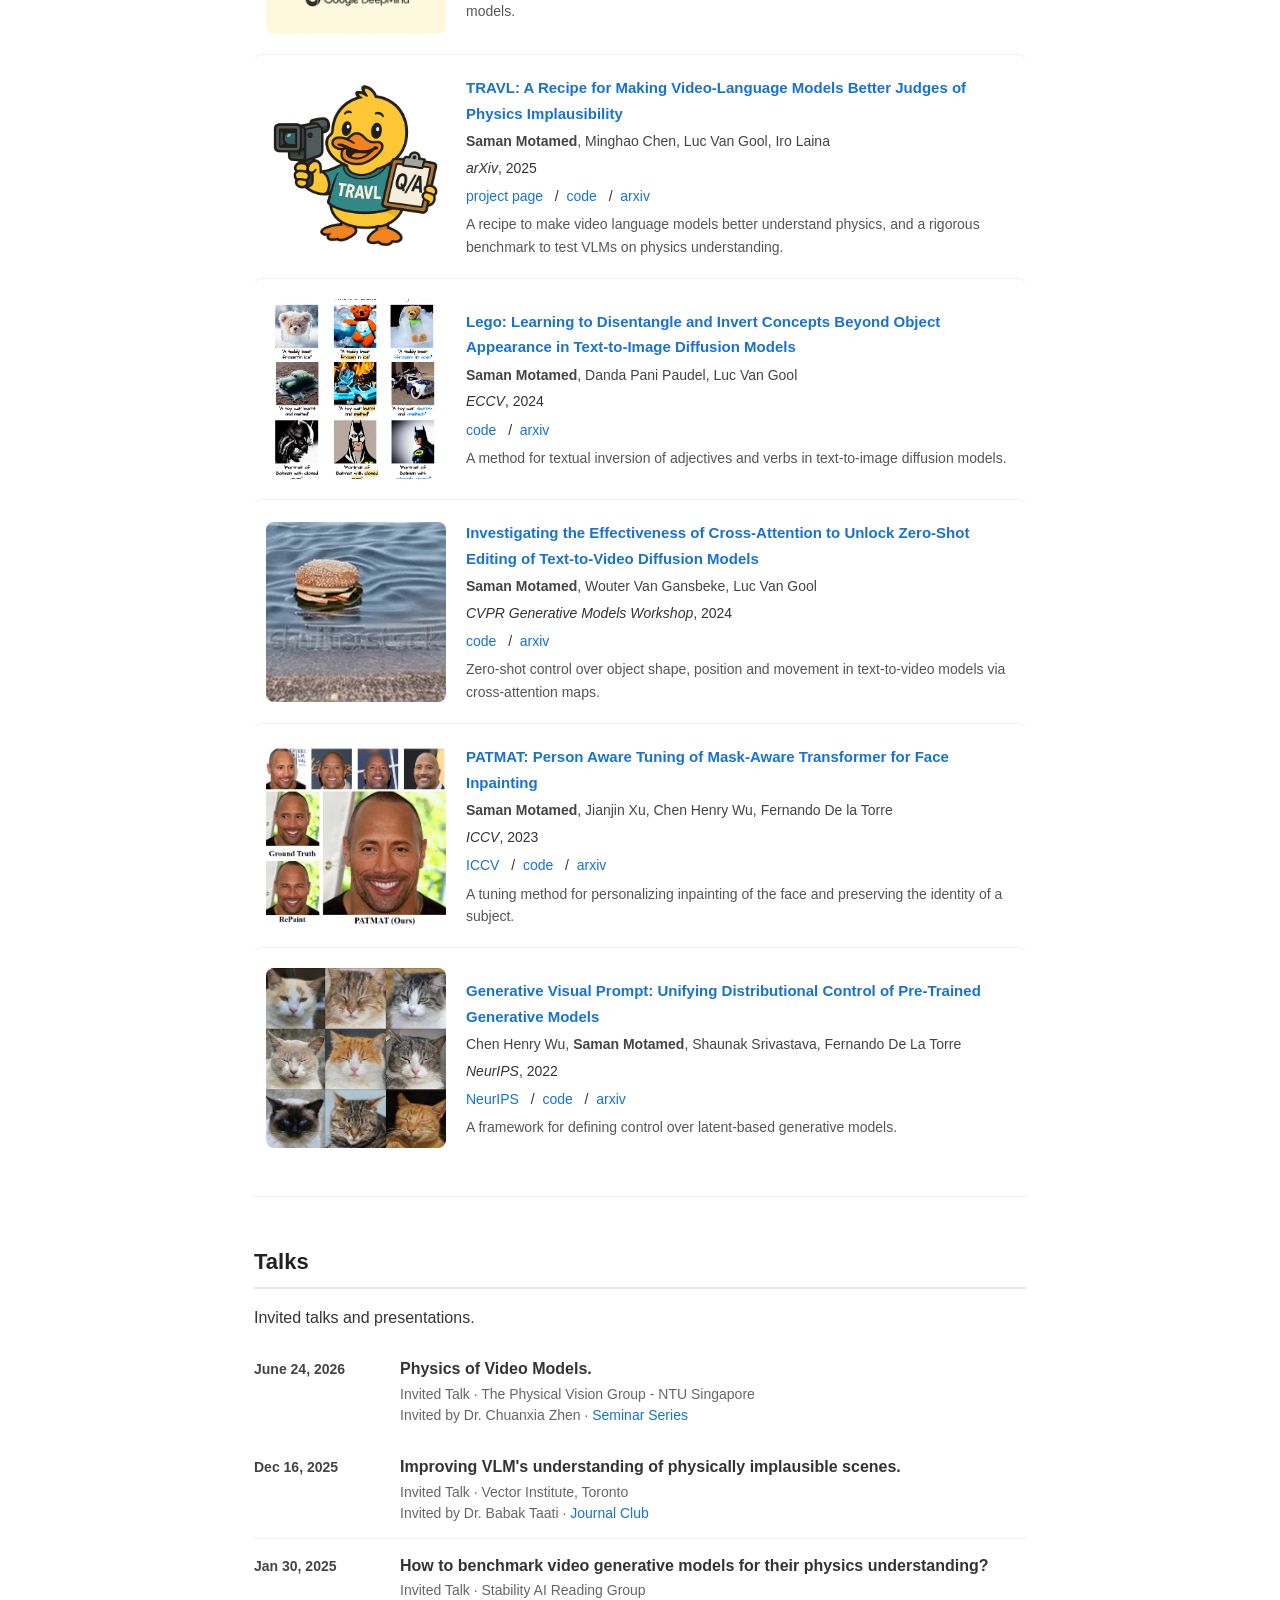
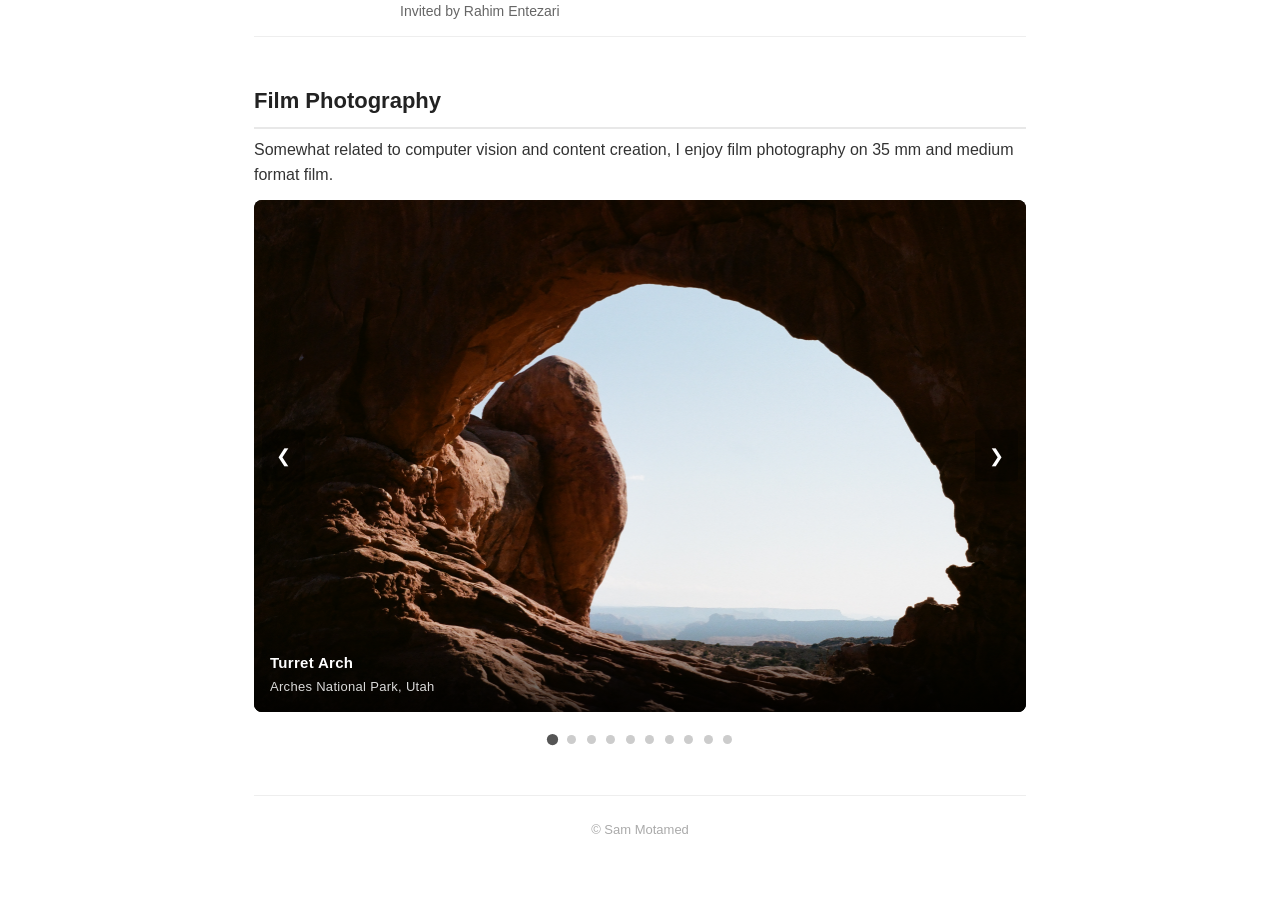
==== commit 6e3bbeaa: "Update index.html" ====
--- a/index.html
+++ b/index.html
@@ -55,7 +55,7 @@
         </p>
 
         <div class="job-banner">
-          🚀 <strong>On the 2027 Industry Job Market:</strong> Looking for Research Scientist roles in Multimodal LLMs and Gen AI!. Please <a href="mailto:sam.moatamed@insait.ai">get in touch</a>!
+          🚀 <strong>On the 2027 Industry Job Market:</strong> Looking for Research Scientist roles in Multimodal LLMs and Video World Models!. Please <a href="mailto:sam.moatamed@insait.ai">get in touch</a>!
         </div>
 
         
--- a/stylesheet.css
+++ b/stylesheet.css
@@ -830,3 +830,37 @@
     font-size: 28px;
   }
 }
+/* Job Market Banner Styles */
+.job-banner {
+  color: #dc2626; /* Strong red font */
+  margin: 30px 0 25px 0; /* Generous spacing to separate it from the bio */
+  padding-top: 15px;
+  border-top: 1px dashed #fca5a5; /* Subtle top divider to visually separate it */
+  font-size: 16px;
+  line-height: 1.5;
+}
+
+/* Link inside the banner */
+.job-banner a {
+  color: #dc2626; 
+  text-decoration: underline;
+  font-weight: bold;
+}
+
+.job-banner a:hover {
+  color: #991b1b;
+}
+
+/* Dark Mode Overrides */
+body.dark .job-banner {
+  color: #ef4444; /* Brighter red so it pops on dark backgrounds */
+  border-top: 1px dashed #7f1d1d;
+}
+
+body.dark .job-banner a {
+  color: #f87171;
+}
+
+body.dark .job-banner a:hover {
+  color: #fca5a5;
+}
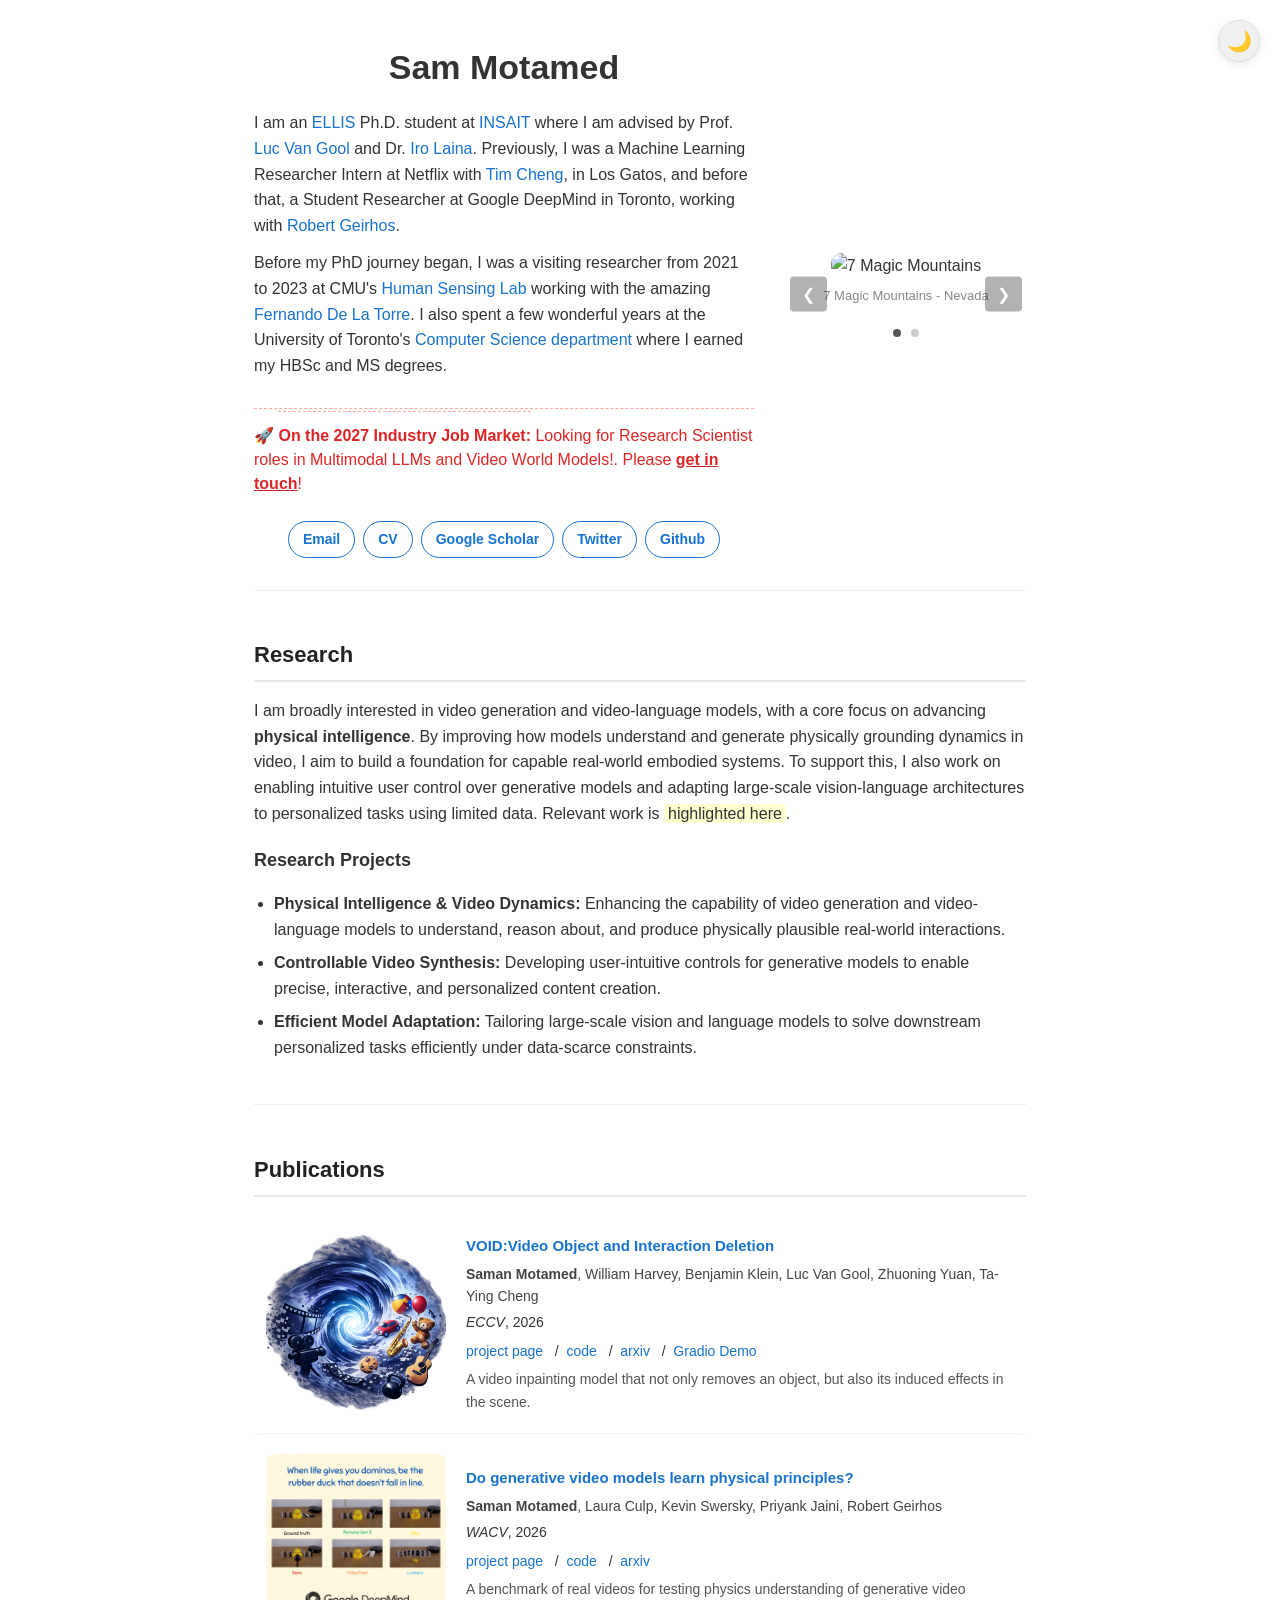
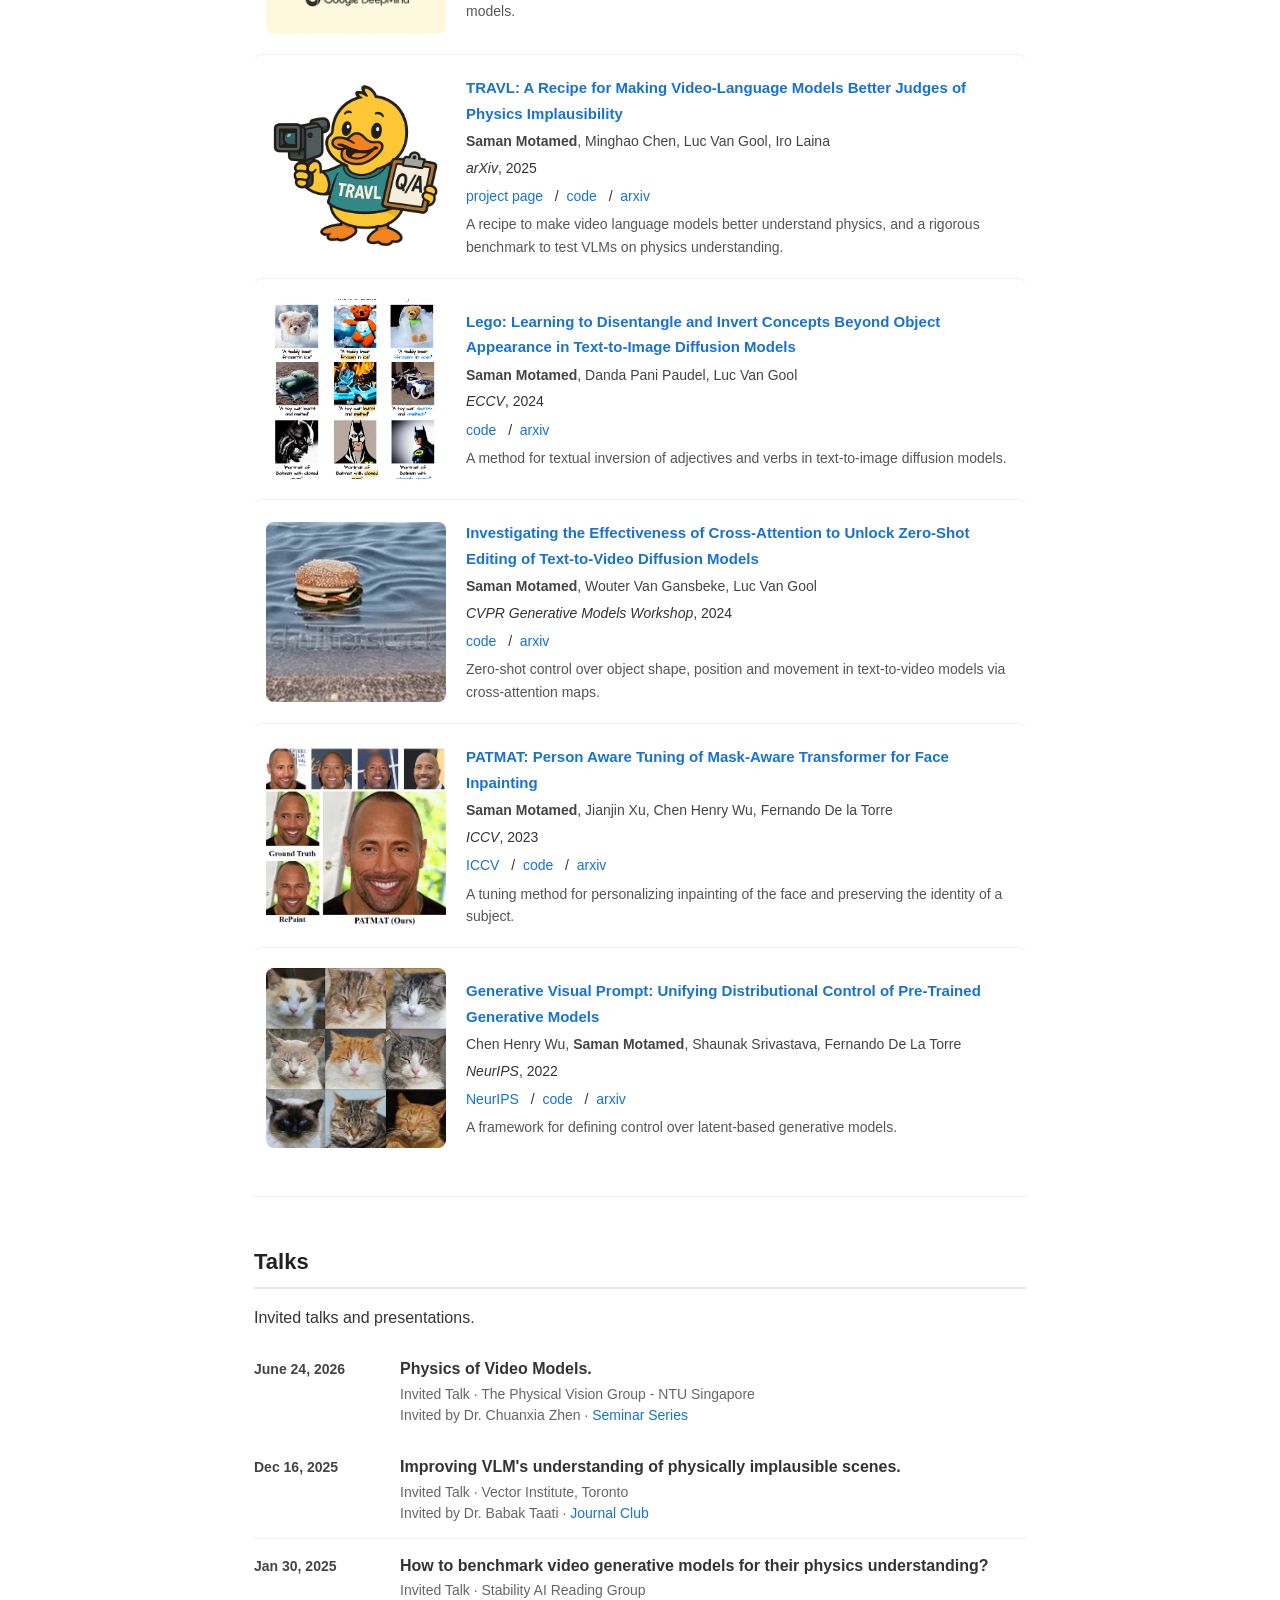
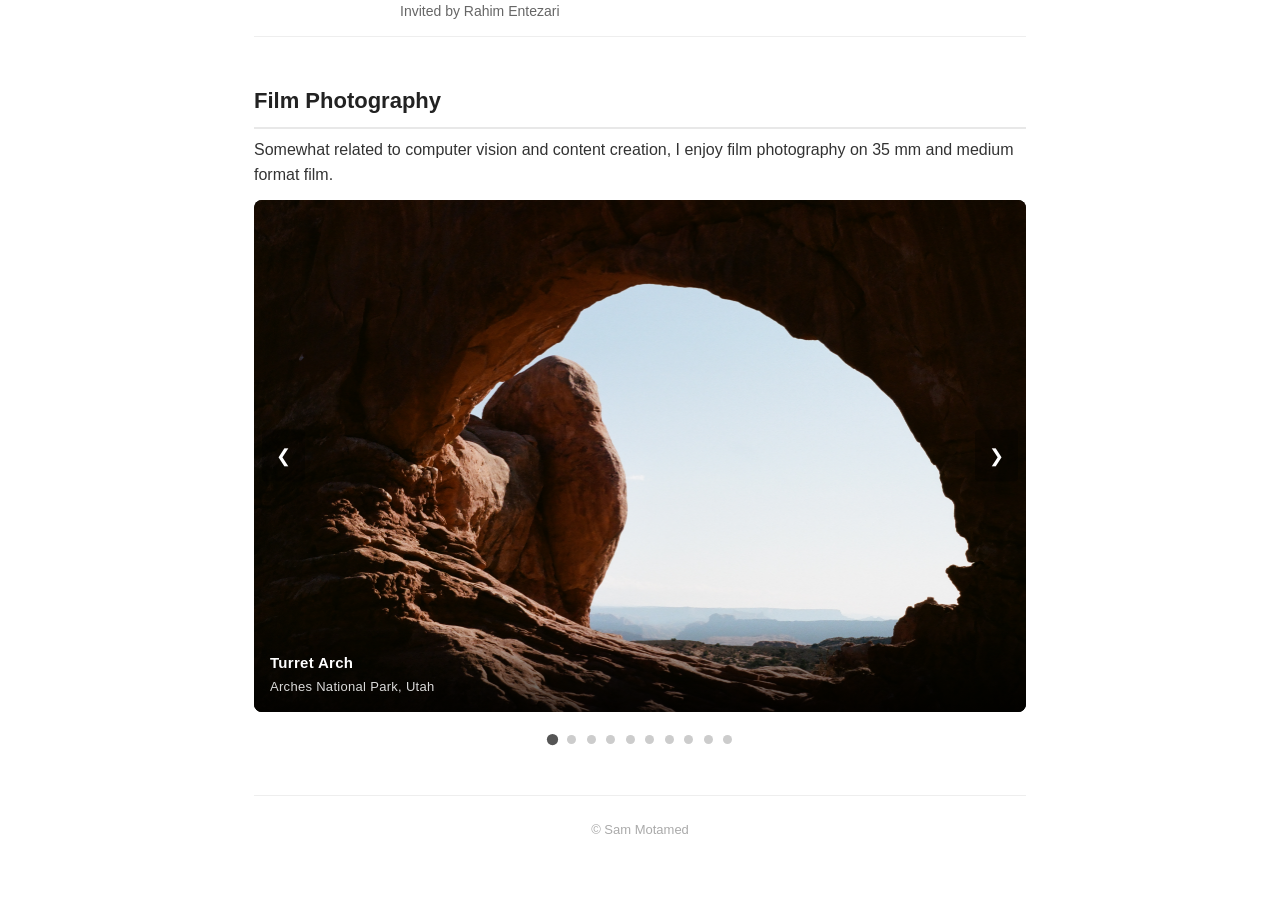
==== commit 942f8f0d: "Update index.html" ====
--- a/index.html
+++ b/index.html
@@ -41,7 +41,7 @@
           <a href="https://insait.ai/">INSAIT</a> where I am advised by
           Prof. <a href="https://insait.ai/prof-luc-van-gool/">Luc Van Gool</a> and
           Dr. <a href="https://eng.ox.ac.uk/people/iro-laina/">Iro Laina</a>.
-          Previously, I was a Machine Learning Researcher Intern at Netflix in Los Gatos,
+          Previously, I was a Machine Learning Researcher Intern at Netflix with <a href="https://ttchengab.github.io">Tim Cheng</a>, in Los Gatos,
           and before that, a Student Researcher at Google DeepMind in Toronto,
           working with <a href="https://robertgeirhos.com/">Robert Geirhos</a>.
         </p>
--- a/stylesheet.css
+++ b/stylesheet.css
@@ -831,36 +831,38 @@
   }
 }
 /* Job Market Banner Styles */
-.job-banner {
-  color: #dc2626; /* Strong red font */
-  margin: 30px 0 25px 0; /* Generous spacing to separate it from the bio */
+.job-banner, 
+.job-banner strong {
+  color: #dc2626 !important; /* Forces the red font */
+  margin: 30px 0 25px 0; 
   padding-top: 15px;
-  border-top: 1px dashed #fca5a5; /* Subtle top divider to visually separate it */
+  border-top: 1px dashed #fca5a5; 
   font-size: 16px;
   line-height: 1.5;
 }
 
 /* Link inside the banner */
 .job-banner a {
-  color: #dc2626; 
-  text-decoration: underline;
+  color: #dc2626 !important; 
+  text-decoration: underline !important;
   font-weight: bold;
 }
 
 .job-banner a:hover {
-  color: #991b1b;
+  color: #991b1b !important;
 }
 
 /* Dark Mode Overrides */
-body.dark .job-banner {
-  color: #ef4444; /* Brighter red so it pops on dark backgrounds */
+body.dark .job-banner,
+body.dark .job-banner strong {
+  color: #ef4444 !important; /* Brighter red for dark backgrounds */
   border-top: 1px dashed #7f1d1d;
 }
 
 body.dark .job-banner a {
-  color: #f87171;
+  color: #f87171 !important;
 }
 
 body.dark .job-banner a:hover {
-  color: #fca5a5;
-}
+  color: #fca5a5 !important;
+}
